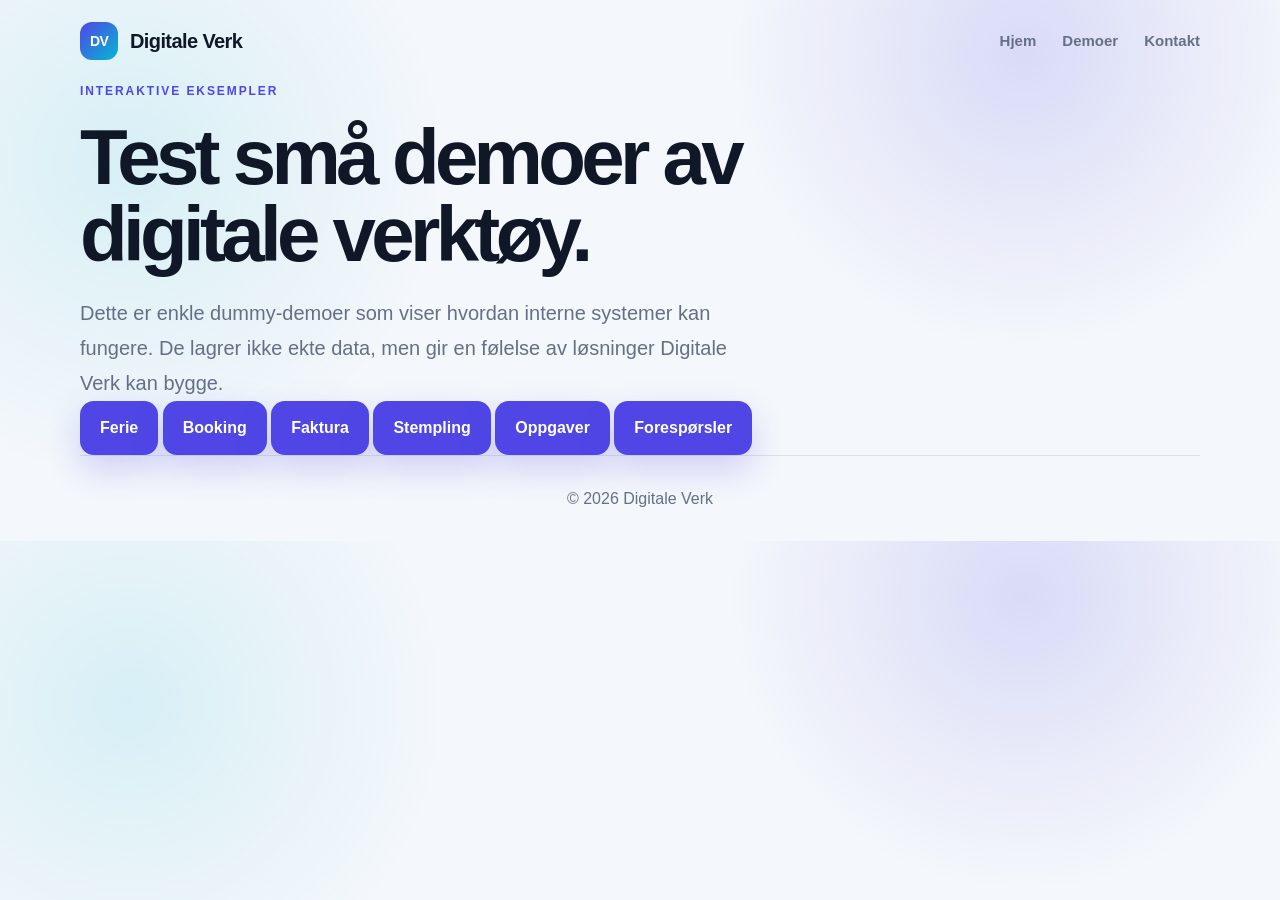
==== demoer.html @ 37fd830a "Add demoer.html with interactive examples" ====
<!DOCTYPE html>
<html lang="no">
<head>
  <meta charset="UTF-8">
  <meta name="viewport" content="width=device-width, initial-scale=1.0">
  <title>Demoer | Digitale Verk</title>
  <meta name="description" content="Test enkle demoer av digitale verktøy Digitale Verk kan bygge.">
  <link rel="icon" type="image/png" href="logo.PNG">
  <link rel="stylesheet" href="styles/main.css?v=400">
</head>

<body>
<header class="site-header">
  <a href="index.html" class="brand">
    <span class="brand-mark">DV</span>
    <span>Digitale Verk</span>
  </a>

  <nav class="menu">
    <a href="index.html">Hjem</a>
    <a href="demoer.html">Demoer</a>
    <a href="index.html#kontakt">Kontakt</a>
  </nav>
</header>

<main>
  <section class="demo-hero">
    <p class="eyebrow">Interaktive eksempler</p>
    <h1>Test små demoer av digitale verktøy.</h1>
    <p class="lead">
      Dette er enkle dummy-demoer som viser hvordan interne systemer kan fungere.
      De lagrer ikke ekte data, men gir en følelse av løsninger Digitale Verk kan bygge.
    </p>
  </section>

  <section class="demo-tabs">
    <button data-demo="ferie" class="active">Ferie</button>
    <button data-demo="booking">Booking</button>
    <button data-demo="faktura">Faktura</button>
    <button data-demo="stempling">Stempling</button>
    <button data-demo="oppgaver">Oppgaver</button>
    <button data-demo="foresporsler">Forespørsler</button>
  </section>

  <section class="demo-shell">
    <div id="demoContent"></div>
  </section>
</main>

<footer class="footer">
  <p>© 2026 Digitale Verk</p>
</footer>

<script src="scripts/demoer.js?v=400"></script>
</body>
</html>
---- styles/main.css ----
:root{
  --bg:#f4f7fb;
  --surface:#ffffff;
  --text:#101828;
  --muted:#667085;
  --line:#d9e2ec;
  --accent:#4f46e5;
  --accent-2:#06b6d4;
  --accent-soft:#eef2ff;
  --shadow:0 24px 70px rgba(16,24,40,.10);
}

*{box-sizing:border-box;margin:0;padding:0}
html{scroll-behavior:smooth}

body{
  font-family:Inter, Arial, sans-serif;
  color:var(--text);
  background:
    radial-gradient(circle at 80% 10%, rgba(79,70,229,.16), transparent 26%),
    radial-gradient(circle at 10% 30%, rgba(6,182,212,.12), transparent 26%),
    var(--bg);
  line-height:1.6;
}

a{color:inherit;text-decoration:none}

.site-header,
main,
.footer{
  width:min(1120px, calc(100% - 40px));
  margin:0 auto;
}

.site-header{
  height:82px;
  display:flex;
  align-items:center;
  justify-content:space-between;
}

.brand{
  display:flex;
  align-items:center;
  gap:12px;
  font-weight:850;
  font-size:20px;
  letter-spacing:-.03em;
}

.brand-mark{
  width:38px;
  height:38px;
  border-radius:12px;
  display:grid;
  place-items:center;
  background:linear-gradient(135deg, var(--accent), var(--accent-2));
  color:white;
  font-size:14px;
  font-weight:900;
}

.menu{
  display:flex;
  gap:26px;
  color:var(--muted);
  font-weight:700;
  font-size:15px;
}

.menu a:hover{color:var(--accent)}

.hero{
  min-height:calc(100vh - 82px);
  display:grid;
  grid-template-columns:1.05fr .95fr;
  gap:70px;
  align-items:center;
  padding:50px 0 90px;
}

.eyebrow,
.section-label{
  color:var(--accent);
  font-size:12px;
  font-weight:900;
  letter-spacing:.16em;
  text-transform:uppercase;
  margin-bottom:18px;
}

h1{
  max-width:760px;
  font-size:clamp(46px, 7vw, 78px);
  line-height:.98;
  letter-spacing:-.06em;
  margin-bottom:24px;
}

.lead{
  max-width:680px;
  color:var(--muted);
  font-size:20px;
  line-height:1.75;
}

.hero-actions{
  display:flex;
  flex-wrap:wrap;
  gap:12px;
  margin-top:32px;
}

.button,
button{
  display:inline-flex;
  align-items:center;
  justify-content:center;
  border:0;
  border-radius:14px;
  background:var(--accent);
  color:white;
  padding:14px 20px;
  font:inherit;
  font-weight:850;
  cursor:pointer;
  box-shadow:0 14px 34px rgba(79,70,229,.22);
  transition:.2s;
}

.button:hover,
button:hover{transform:translateY(-2px)}

.button.secondary{
  background:white;
  color:var(--text);
  border:1px solid var(--line);
  box-shadow:none;
}

.system-card{
  background:rgba(255,255,255,.88);
  border:1px solid rgba(255,255,255,.95);
  border-radius:32px;
  padding:28px;
  box-shadow:var(--shadow);
  backdrop-filter:blur(18px);
  min-height:440px;
}

.system-top{
  display:flex;
  gap:8px;
  margin-bottom:26px;
}

.system-top span{
  width:10px;
  height:10px;
  border-radius:50%;
  background:#cbd5e1;
}

.system-label{
  color:var(--muted);
  font-size:13px;
  font-weight:800;
  margin-bottom:6px;
}

.system-card h3{
  font-size:30px;
  letter-spacing:-.04em;
  margin-bottom:8px;
}

.system-card > p:not(.system-label){
  color:var(--muted);
  margin-bottom:22px;
}

.system-preview{
  min-height:220px;
  display:grid;
  gap:12px;
}

.status-row,
.invoice-line,
.invoice-summary,
.ticket,
.task,
.portal-header,
.portal-grid div,
.stamp-card{
  background:#f8fafc;
  border:1px solid var(--line);
  border-radius:16px;
  padding:15px 16px;
}

.status-row,
.invoice-line,
.invoice-summary,
.stamp-card{
  display:flex;
  justify-content:space-between;
  align-items:center;
}

.status-row span,
.invoice-line span,
.invoice-summary span,
.stamp-card span{
  color:var(--muted);
  font-weight:750;
}

.status-row strong,
.invoice-line strong,
.invoice-summary strong{
  font-size:20px;
}

.calendar-mini{
  background:#f8fafc;
  border:1px solid var(--line);
  border-radius:18px;
  padding:14px;
}

.calendar-head{
  display:flex;
  justify-content:space-between;
  margin-bottom:12px;
}

.calendar-head span{
  color:var(--muted);
}

.calendar-days,
.calendar-slots{
  display:grid;
  grid-template-columns:repeat(5,1fr);
  gap:8px;
}

.calendar-days span{
  color:var(--muted);
  font-size:12px;
  font-weight:900;
}

.calendar-slots div{
  min-height:52px;
  border-radius:12px;
  background:white;
  border:1px solid var(--line);
}

.calendar-slots .booking{
  background:var(--accent-soft);
  color:var(--accent);
  font-size:11px;
  font-weight:900;
  padding:8px;
}

.invoice-ui{
  display:grid;
  gap:12px;
}

.invoice-ui button{
  width:max-content;
  margin:0;
  padding:10px 14px;
  border-radius:12px;
  font-size:13px;
}

.invoice-line strong{
  color:var(--accent);
}

.invoice-summary{
  background:#eef2ff;
}

.invoice-summary strong{
  color:var(--accent);
}

.ticket{
  display:flex;
  justify-content:space-between;
  gap:12px;
}

.ticket span{
  color:var(--accent);
  font-weight:800;
}

.task{
  display:flex;
  align-items:center;
  gap:10px;
  font-weight:800;
}

.task input{
  width:auto;
}

.portal-header{
  display:flex;
  justify-content:space-between;
  gap:14px;
  background:linear-gradient(135deg,var(--accent),var(--accent-2));
  color:white;
}

.portal-header div{
  display:grid;
}

.portal-header span,
.portal-header small{
  opacity:.85;
  font-size:13px;
}

.portal-grid{
  display:grid;
  grid-template-columns:1fr 1fr;
  gap:12px;
}

.portal-grid div{
  font-weight:850;
  color:var(--accent);
}

.portal-grid strong{
  display:block;
  color:var(--text);
  font-size:22px;
  margin-top:6px;
}

.stamp-time{
  font-size:34px;
  font-weight:900;
  letter-spacing:-.05em;
}

.system-dots{
  display:flex;
  gap:8px;
  margin-top:20px;
}

.system-dots button{
  width:9px;
  height:9px;
  min-width:9px;
  padding:0;
  margin:0;
  border-radius:999px;
  background:#cbd5e1;
  box-shadow:none;
}

.system-dots button.active{
  width:28px;
  background:linear-gradient(90deg, var(--accent), var(--accent-2));
}

.tools,
.process,
.contact{
  padding:76px 0;
  border-top:1px solid var(--line);
}

.tool-grid{
  display:grid;
  grid-template-columns:repeat(4, 1fr);
  gap:16px;
}

.tool-card{
  background:var(--surface);
  border:1px solid var(--line);
  border-radius:24px;
  padding:26px;
  min-height:260px;
  box-shadow:0 16px 50px rgba(16,24,40,.05);
}

.tool-card span{
  width:42px;
  height:42px;
  display:grid;
  place-items:center;
  border-radius:14px;
  background:var(--accent-soft);
  color:var(--accent);
  font-size:13px;
  font-weight:900;
  margin-bottom:22px;
}

.tool-card h2{
  font-size:22px;
  line-height:1.2;
  letter-spacing:-.03em;
  margin-bottom:12px;
}

.tool-card p{
  color:var(--muted);
  font-size:16px;
}

.process{
  display:grid;
  grid-template-columns:.8fr 1.2fr;
  gap:70px;
}

.process h2,
.contact h2{
  font-size:clamp(34px, 5vw, 52px);
  line-height:1.05;
  letter-spacing:-.05em;
}

.process > p{
  color:var(--muted);
  font-size:19px;
  line-height:1.75;
  max-width:660px;
}

.contact{
  display:grid;
  grid-template-columns:.8fr 1.2fr;
  gap:60px;
  align-items:start;
}

.contact-text p:not(.section-label){
  color:var(--muted);
  font-size:18px;
  margin-top:16px;
}

.contact-form{
  background:var(--surface);
  border:1px solid var(--line);
  border-radius:28px;
  padding:26px;
  box-shadow:var(--shadow);
  display:grid;
  gap:14px;
}

input,
textarea{
  width:100%;
  border:1px solid var(--line);
  border-radius:14px;
  background:#f9fafb;
  color:var(--text);
  padding:15px 16px;
  font:inherit;
  outline:none;
}

textarea{
  min-height:130px;
  resize:vertical;
}

input:focus,
textarea:focus{
  border-color:var(--accent);
  box-shadow:0 0 0 4px rgba(79,70,229,.10);
}

.footer{
  padding:30px 0;
  color:var(--muted);
  text-align:center;
  border-top:1px solid var(--line);
}

@media(max-width:900px){
  .hero,
  .tool-grid,
  .process,
  .contact{
    grid-template-columns:1fr;
  }

  .hero{
    min-height:auto;
    gap:40px;
  }
}

@media(max-width:600px){
  .site-header,
  main,
  .footer{
    width:min(100% - 30px, 1120px);
  }

  .site-header{
    height:auto;
    padding:20px 0;
    align-items:flex-start;
    gap:18px;
  }

  .menu{
    gap:14px;
    font-size:14px;
  }

  h1{
    font-size:42px;
  }

  .lead{
    font-size:17px;
  }

  .hero{
    padding:42px 0 64px;
  }
}
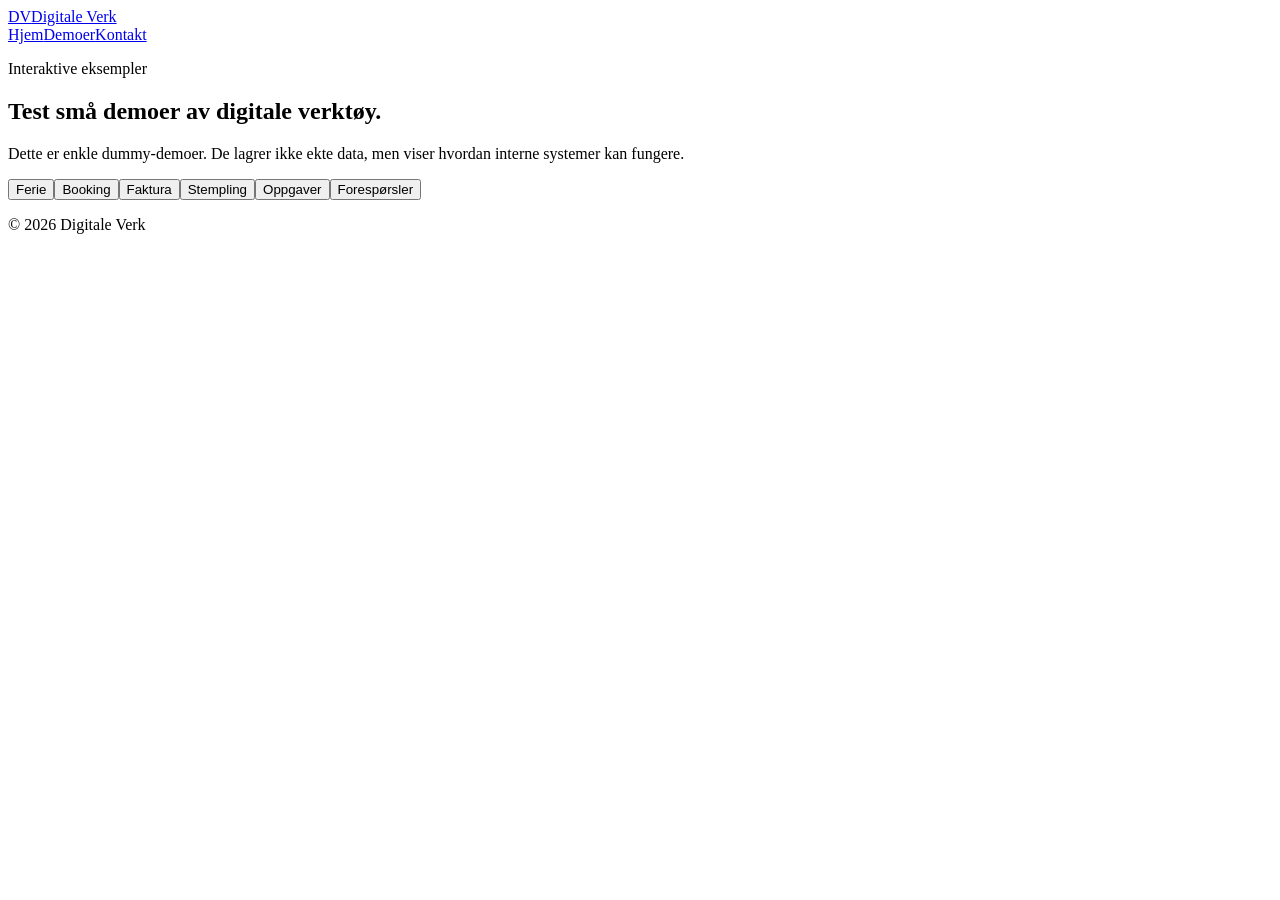
==== commit b2bb5e25: "Add files via upload" ====
--- a/demoer.html
+++ b/demoer.html
@@ -6,51 +6,19 @@
   <title>Demoer | Digitale Verk</title>
   <meta name="description" content="Test enkle demoer av digitale verktøy Digitale Verk kan bygge.">
   <link rel="icon" type="image/png" href="logo.PNG">
-  <link rel="stylesheet" href="styles/main.css?v=400">
+  <link rel="stylesheet" href="styles/main.css?v=500">
 </head>
-
 <body>
 <header class="site-header">
-  <a href="index.html" class="brand">
-    <span class="brand-mark">DV</span>
-    <span>Digitale Verk</span>
-  </a>
-
-  <nav class="menu">
-    <a href="index.html">Hjem</a>
-    <a href="demoer.html">Demoer</a>
-    <a href="index.html#kontakt">Kontakt</a>
-  </nav>
+  <a href="index.html" class="brand"><span class="brand-mark">DV</span><span>Digitale Verk</span></a>
+  <nav class="menu"><a href="index.html">Hjem</a><a href="demoer.html">Demoer</a><a href="index.html#kontakt">Kontakt</a></nav>
 </header>
-
 <main>
-  <section class="demo-hero">
-    <p class="eyebrow">Interaktive eksempler</p>
-    <h1>Test små demoer av digitale verktøy.</h1>
-    <p class="lead">
-      Dette er enkle dummy-demoer som viser hvordan interne systemer kan fungere.
-      De lagrer ikke ekte data, men gir en følelse av løsninger Digitale Verk kan bygge.
-    </p>
-  </section>
-
-  <section class="demo-tabs">
-    <button data-demo="ferie" class="active">Ferie</button>
-    <button data-demo="booking">Booking</button>
-    <button data-demo="faktura">Faktura</button>
-    <button data-demo="stempling">Stempling</button>
-    <button data-demo="oppgaver">Oppgaver</button>
-    <button data-demo="foresporsler">Forespørsler</button>
-  </section>
-
-  <section class="demo-shell">
-    <div id="demoContent"></div>
-  </section>
+  <section class="demo-hero"><p class="eyebrow">Interaktive eksempler</p><h1>Test små demoer av digitale verktøy.</h1><p class="lead">Dette er enkle dummy-demoer. De lagrer ikke ekte data, men viser hvordan interne systemer kan fungere.</p></section>
+  <section class="demo-tabs"><button data-demo="ferie" class="active">Ferie</button><button data-demo="booking">Booking</button><button data-demo="faktura">Faktura</button><button data-demo="stempling">Stempling</button><button data-demo="oppgaver">Oppgaver</button><button data-demo="foresporsler">Forespørsler</button></section>
+  <section class="demo-shell"><div id="demoContent"></div></section>
 </main>
-
-<footer class="footer">
-  <p>© 2026 Digitale Verk</p>
-</footer>
-
-<script src="scripts/demoer.js?v=400"></script>
+<footer class="footer"><p>© 2026 Digitale Verk</p></footer>
+<script src="scripts/demoer.js?v=500"></script>
 </body>
 </html>
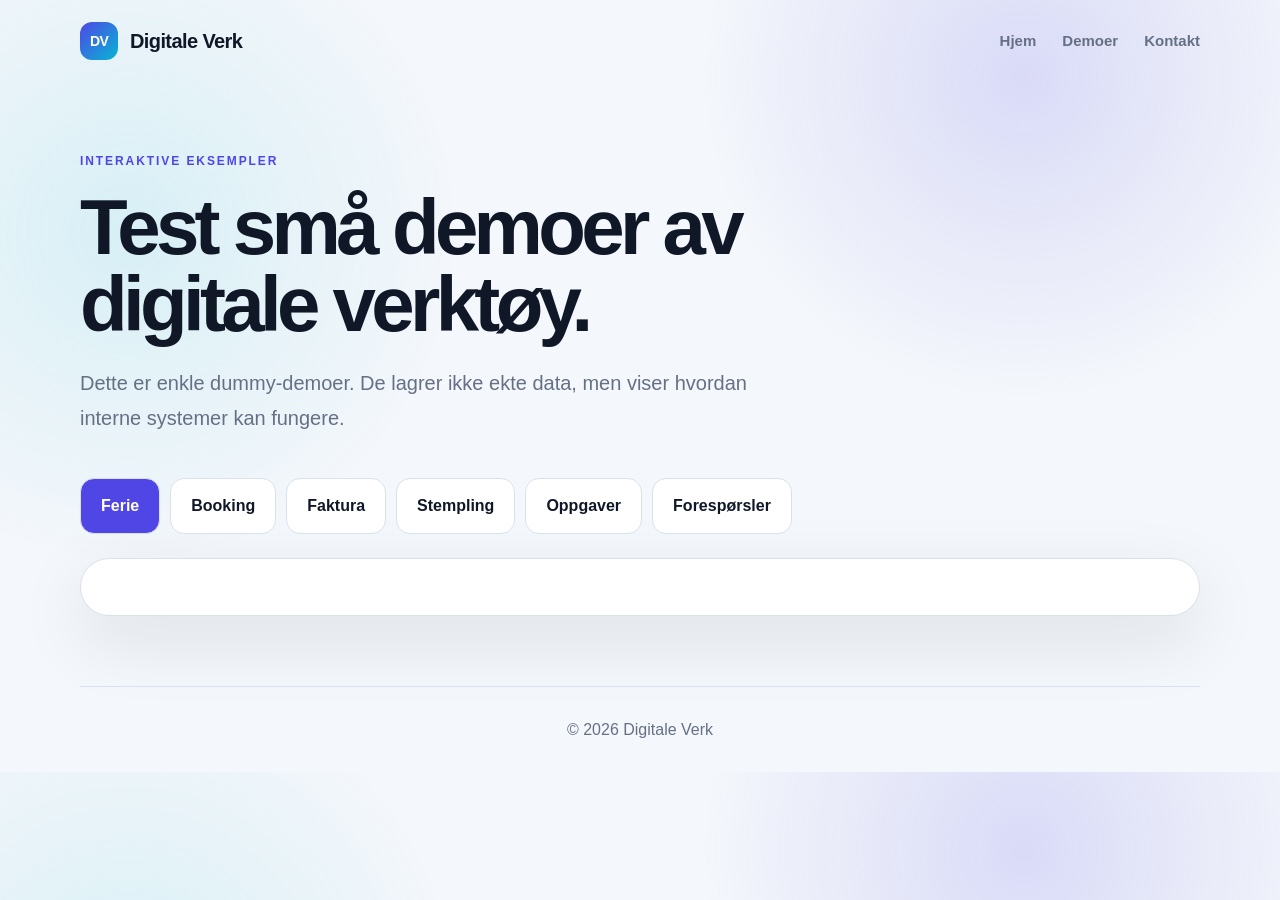
==== commit 81b88009: "Update demoer.html" ====
--- a/demoer.html
+++ b/demoer.html
@@ -6,7 +6,7 @@
   <title>Demoer | Digitale Verk</title>
   <meta name="description" content="Test enkle demoer av digitale verktøy Digitale Verk kan bygge.">
   <link rel="icon" type="image/png" href="logo.PNG">
-  <link rel="stylesheet" href="styles/main.css?v=500">
+  <link rel="stylesheet" href="main.css?v=500">
 </head>
 <body>
 <header class="site-header">
--- a/main.css
+++ b/main.css
@@ -0,0 +1,4 @@
+:root{--bg:#f4f7fb;--surface:#fff;--text:#101828;--muted:#667085;--line:#d9e2ec;--accent:#4f46e5;--accent-2:#06b6d4;--accent-soft:#eef2ff;--shadow:0 24px 70px rgba(16,24,40,.10)}
+*{box-sizing:border-box;margin:0;padding:0}html{scroll-behavior:smooth}body{font-family:Inter,Arial,sans-serif;color:var(--text);background:radial-gradient(circle at 80% 10%,rgba(79,70,229,.16),transparent 26%),radial-gradient(circle at 10% 30%,rgba(6,182,212,.12),transparent 26%),var(--bg);line-height:1.6}a{color:inherit;text-decoration:none}.site-header,main,.footer{width:min(1120px,calc(100% - 40px));margin:0 auto}.site-header{height:82px;display:flex;align-items:center;justify-content:space-between}.brand{display:flex;align-items:center;gap:12px;font-weight:850;font-size:20px;letter-spacing:-.03em}.brand-mark{width:38px;height:38px;border-radius:12px;display:grid;place-items:center;background:linear-gradient(135deg,var(--accent),var(--accent-2));color:#fff;font-size:14px;font-weight:900}.menu{display:flex;gap:26px;color:var(--muted);font-weight:700;font-size:15px}.menu a:hover{color:var(--accent)}.hero{min-height:calc(100vh - 82px);display:grid;grid-template-columns:1.05fr .95fr;gap:70px;align-items:center;padding:50px 0 90px}.eyebrow,.section-label{color:var(--accent);font-size:12px;font-weight:900;letter-spacing:.16em;text-transform:uppercase;margin-bottom:18px}h1{max-width:760px;font-size:clamp(46px,7vw,78px);line-height:.98;letter-spacing:-.06em;margin-bottom:24px}.lead{max-width:680px;color:var(--muted);font-size:20px;line-height:1.75}.hero-actions{display:flex;flex-wrap:wrap;gap:12px;margin-top:32px}.button,button{display:inline-flex;align-items:center;justify-content:center;border:0;border-radius:14px;background:var(--accent);color:white;padding:14px 20px;font:inherit;font-weight:850;cursor:pointer;box-shadow:0 14px 34px rgba(79,70,229,.22);transition:.2s}.button:hover,button:hover{transform:translateY(-2px)}.button.secondary{background:white;color:var(--text);border:1px solid var(--line);box-shadow:none}.system-card{background:rgba(255,255,255,.88);border:1px solid rgba(255,255,255,.95);border-radius:32px;padding:28px;box-shadow:var(--shadow);backdrop-filter:blur(18px);min-height:460px}.system-top{display:flex;gap:8px;margin-bottom:26px}.system-top span{width:10px;height:10px;border-radius:50%;background:#cbd5e1}.system-label{color:var(--muted);font-size:13px;font-weight:800;margin-bottom:6px}.system-card h3{font-size:30px;letter-spacing:-.04em;margin-bottom:8px}.system-card>p:not(.system-label){color:var(--muted);margin-bottom:22px}.system-preview{min-height:240px;display:grid;gap:12px}.status-row,.invoice-line,.invoice-summary,.ticket,.task,.portal-header,.portal-grid div,.stamp-card{background:#f8fafc;border:1px solid var(--line);border-radius:16px;padding:15px 16px}.status-row,.invoice-line,.invoice-summary,.stamp-card{display:flex;justify-content:space-between;align-items:center}.status-row span,.invoice-line span,.invoice-summary span,.stamp-card span{color:var(--muted);font-weight:750}.status-row strong,.invoice-line strong,.invoice-summary strong{font-size:20px}.calendar-mini,.vacation-ui,.requests-ui{display:grid;gap:12px}.calendar-mini{background:#f8fafc;border:1px solid var(--line);border-radius:18px;padding:14px}.calendar-head,.vacation-head,.request-toolbar{display:flex;justify-content:space-between;align-items:center}.vacation-head,.request-toolbar{padding:14px 15px;border-radius:16px;background:linear-gradient(135deg,var(--accent),var(--accent-2));color:white}.calendar-head span,.vacation-head span,.request-toolbar span{color:var(--muted);font-size:13px;font-weight:800}.vacation-head span,.request-toolbar span{color:white;opacity:.9}.calendar-days,.calendar-slots,.vacation-week,.vacation-calendar{display:grid;grid-template-columns:repeat(5,1fr);gap:8px}.calendar-days span,.vacation-week span{color:var(--muted);font-size:12px;font-weight:900}.calendar-slots div,.vacation-calendar div{min-height:52px;border-radius:12px;background:white;border:1px solid var(--line)}.calendar-slots .booking{background:var(--accent-soft);color:var(--accent);font-size:11px;font-weight:900;padding:8px}.vacation-calendar .vacation{padding:8px;font-size:11px;font-weight:900;line-height:1.25}.vacation.approved{background:#ecfdf3;color:#047857}.vacation.pending{background:#fff7ed;color:#c2410c}.vacation-summary{display:flex;gap:10px;flex-wrap:wrap}.vacation-summary span{padding:8px 10px;border-radius:999px;background:#f8fafc;border:1px solid var(--line);color:var(--muted);font-size:13px;font-weight:800}.invoice-ui{display:grid;gap:12px}.invoice-ui button{width:max-content;margin:0;padding:10px 14px;border-radius:12px;font-size:13px}.invoice-line strong{color:var(--accent)}.invoice-summary{background:#eef2ff}.invoice-summary strong{color:var(--accent)}.ticket,.request-card{display:flex;justify-content:space-between;gap:12px;align-items:center}.ticket span{color:var(--accent);font-weight:800}.task{display:flex;align-items:center;gap:10px;font-weight:800}.task input{width:auto}.portal-header{display:flex;justify-content:space-between;gap:14px;background:linear-gradient(135deg,var(--accent),var(--accent-2));color:white}.portal-header div{display:grid}.portal-header span,.portal-header small{opacity:.85;font-size:13px}.portal-grid{display:grid;grid-template-columns:1fr 1fr;gap:12px}.portal-grid div{font-weight:850;color:var(--accent)}.portal-grid strong{display:block;color:var(--text);font-size:22px;margin-top:6px}.stamp-time{font-size:34px;font-weight:900;letter-spacing:-.05em}.request-card{padding:15px;border-radius:16px;background:#f8fafc;border:1px solid var(--line)}.request-card p{color:var(--muted);font-size:13px;margin-top:2px}.request-card>span{padding:6px 10px;border-radius:999px;font-size:12px;font-weight:900}.request-card.new>span{background:#eef2ff;color:var(--accent)}.request-card.progress>span{background:#fff7ed;color:#c2410c}.request-card.done>span{background:#ecfdf3;color:#047857}.system-dots{display:flex;gap:8px;margin-top:20px}.system-dots button{width:9px;height:9px;min-width:9px;padding:0;margin:0;border-radius:999px;background:#cbd5e1;box-shadow:none}.system-dots button.active{width:28px;background:linear-gradient(90deg,var(--accent),var(--accent-2))}.tools,.process,.contact{padding:76px 0;border-top:1px solid var(--line)}.tool-grid{display:grid;grid-template-columns:repeat(4,1fr);gap:16px}.tool-card{background:var(--surface);border:1px solid var(--line);border-radius:24px;padding:26px;min-height:260px;box-shadow:0 16px 50px rgba(16,24,40,.05)}.tool-card span{width:42px;height:42px;display:grid;place-items:center;border-radius:14px;background:var(--accent-soft);color:var(--accent);font-size:13px;font-weight:900;margin-bottom:22px}.tool-card h2{font-size:22px;line-height:1.2;letter-spacing:-.03em;margin-bottom:12px}.tool-card p{color:var(--muted);font-size:16px}.process,.contact{display:grid;grid-template-columns:.8fr 1.2fr;gap:70px}.process h2,.contact h2{font-size:clamp(34px,5vw,52px);line-height:1.05;letter-spacing:-.05em}.process>p{color:var(--muted);font-size:19px;line-height:1.75;max-width:660px}.contact{gap:60px;align-items:start}.contact-text p:not(.section-label){color:var(--muted);font-size:18px;margin-top:16px}.contact-form{background:var(--surface);border:1px solid var(--line);border-radius:28px;padding:26px;box-shadow:var(--shadow);display:grid;gap:14px}input,textarea{width:100%;border:1px solid var(--line);border-radius:14px;background:#f9fafb;color:var(--text);padding:15px 16px;font:inherit;outline:none}textarea{min-height:130px;resize:vertical}input:focus,textarea:focus{border-color:var(--accent);box-shadow:0 0 0 4px rgba(79,70,229,.10)}.footer{padding:30px 0;color:var(--muted);text-align:center;border-top:1px solid var(--line)}
+.demo-hero{padding:70px 0 42px}.demo-tabs{display:flex;flex-wrap:wrap;gap:10px;margin-bottom:24px}.demo-tabs button{margin:0;background:white;color:var(--text);border:1px solid var(--line);box-shadow:none}.demo-tabs button.active{background:var(--accent);color:white}.demo-shell{background:white;border:1px solid var(--line);border-radius:30px;padding:28px;box-shadow:var(--shadow);margin-bottom:70px}.demo-layout{display:grid;grid-template-columns:.8fr 1.2fr;gap:30px}.demo-panel{background:#f9fafb;border:1px solid var(--line);border-radius:22px;padding:22px}.demo-panel h2{font-size:30px;letter-spacing:-.04em;margin-bottom:10px}.demo-panel p{color:var(--muted);margin-bottom:20px}.demo-form{display:grid;gap:12px}.demo-list{display:grid;gap:12px}.demo-item{display:flex;justify-content:space-between;gap:14px;align-items:center;background:white;border:1px solid var(--line);border-radius:16px;padding:15px 16px}.demo-item span{color:var(--muted)}.demo-badge{display:inline-flex;align-items:center;justify-content:center;border-radius:999px;padding:6px 10px;background:var(--accent-soft);color:var(--accent);font-size:13px;font-weight:850}.demo-calendar{display:grid;grid-template-columns:repeat(5,1fr);gap:10px}.demo-day{background:#f8fafc;border:1px solid var(--line);border-radius:16px;padding:14px;min-height:140px}.demo-day strong{display:block;margin-bottom:10px}.demo-event{background:var(--accent-soft);color:var(--accent);border-radius:10px;padding:8px;font-size:13px;font-weight:800;margin-bottom:8px}.demo-actions{display:flex;flex-wrap:wrap;gap:10px;margin-top:14px}.demo-actions button{margin:0}.thanks-page{min-height:100vh;display:grid;place-items:center;padding:28px}.thanks-card{width:min(640px,100%);padding:36px;border:1px solid var(--line);border-radius:28px;background:white;box-shadow:var(--shadow)}.thanks-card h1{font-size:clamp(34px,5vw,52px);line-height:1.05;letter-spacing:-.05em;margin:18px 0}.thanks-card p:not(.eyebrow){color:var(--muted);font-size:18px;margin-bottom:24px}
+@media(max-width:900px){.hero,.tool-grid,.process,.contact,.demo-layout,.demo-calendar{grid-template-columns:1fr}.hero{min-height:auto;gap:40px}}@media(max-width:600px){.site-header,main,.footer{width:min(100% - 30px,1120px)}.site-header{height:auto;padding:20px 0;align-items:flex-start;gap:18px}.menu{gap:14px;font-size:14px}h1{font-size:42px}.lead{font-size:17px}.hero{padding:42px 0 64px}.system-card{min-height:auto}.portal-grid,.calendar-days,.calendar-slots,.vacation-week,.vacation-calendar{grid-template-columns:1fr 1fr}.tool-card{min-height:auto}}
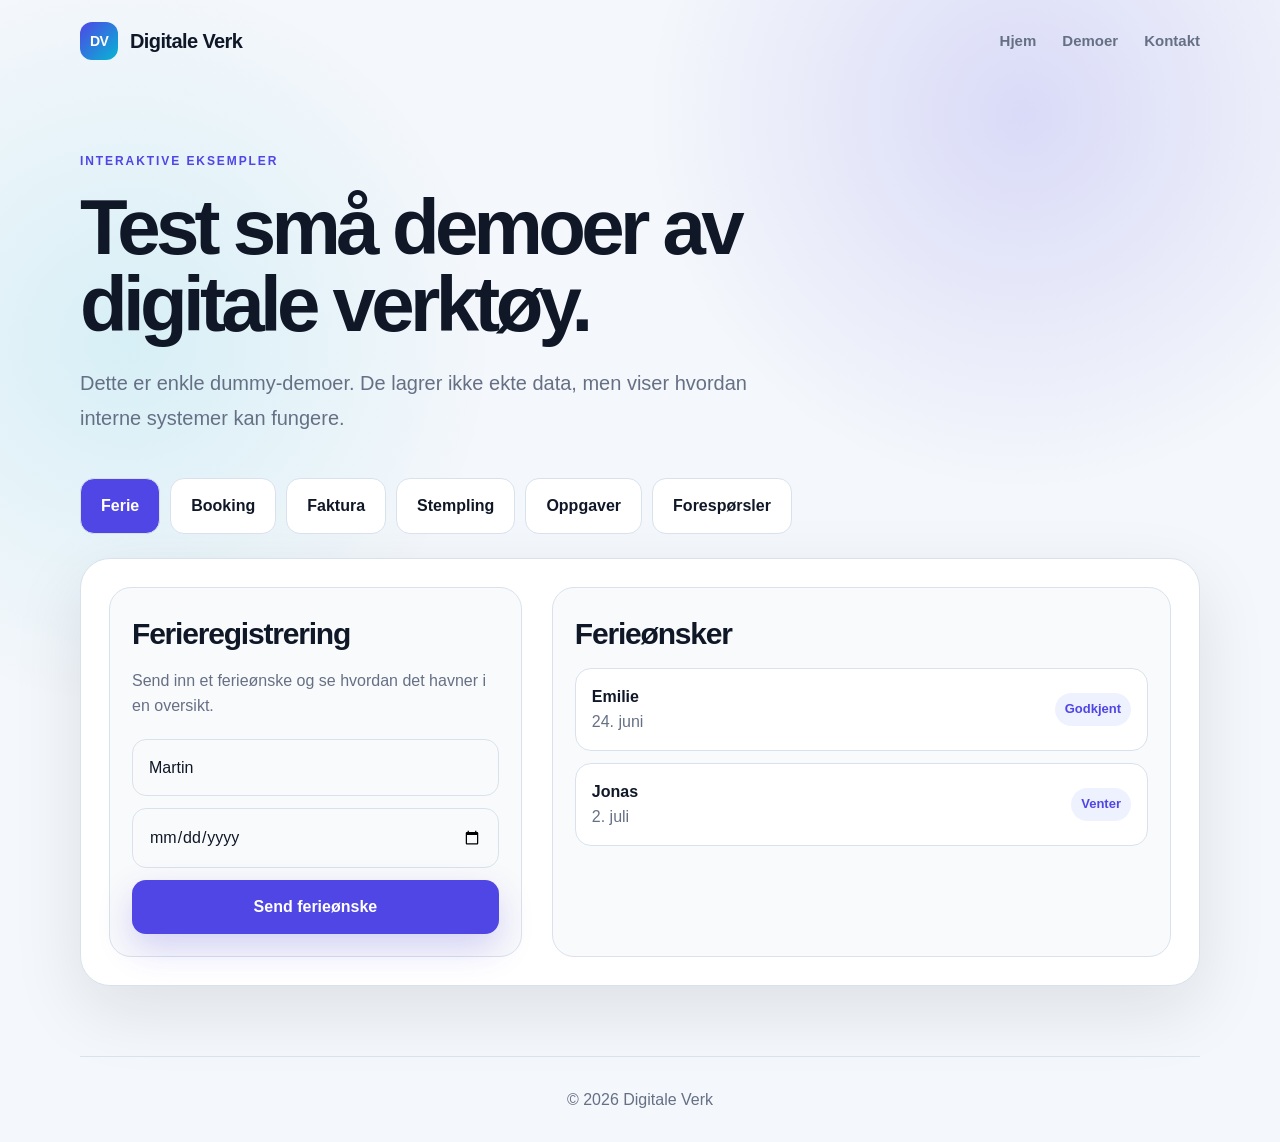
==== commit 6c2073ab: "Update script source in demoer.html" ====
--- a/demoer.html
+++ b/demoer.html
@@ -19,6 +19,6 @@
   <section class="demo-shell"><div id="demoContent"></div></section>
 </main>
 <footer class="footer"><p>© 2026 Digitale Verk</p></footer>
-<script src="scripts/demoer.js?v=500"></script>
+<script src="demoer.js?v=500"></script>
 </body>
 </html>
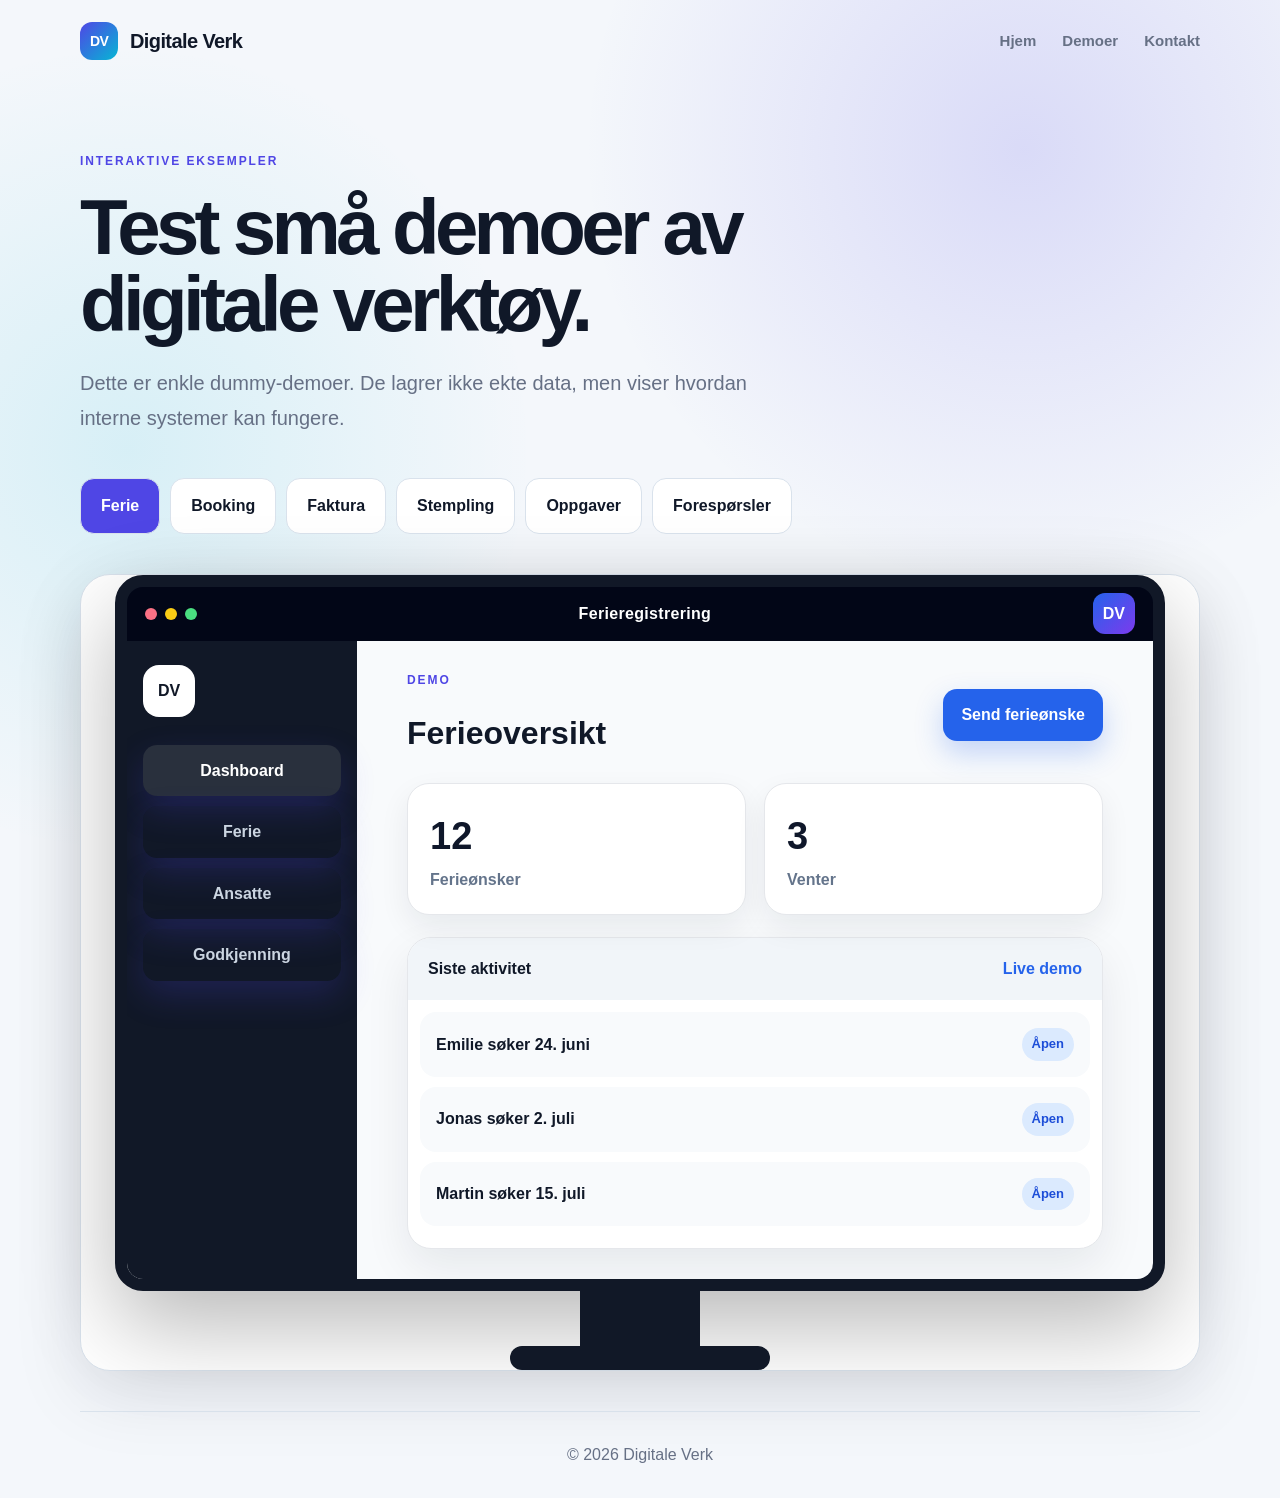
==== commit 79a8d4e5: "Update demoer.html" ====
--- a/demoer.html
+++ b/demoer.html
@@ -19,6 +19,6 @@
   <section class="demo-shell"><div id="demoContent"></div></section>
 </main>
 <footer class="footer"><p>© 2026 Digitale Verk</p></footer>
-<script src="demoer.js?v=500"></script>
+<script src="demoer.js?v=999"></script>
 </body>
 </html>
--- a/main.css
+++ b/main.css
@@ -1,4 +1,1102 @@
-:root{--bg:#f4f7fb;--surface:#fff;--text:#101828;--muted:#667085;--line:#d9e2ec;--accent:#4f46e5;--accent-2:#06b6d4;--accent-soft:#eef2ff;--shadow:0 24px 70px rgba(16,24,40,.10)}
-*{box-sizing:border-box;margin:0;padding:0}html{scroll-behavior:smooth}body{font-family:Inter,Arial,sans-serif;color:var(--text);background:radial-gradient(circle at 80% 10%,rgba(79,70,229,.16),transparent 26%),radial-gradient(circle at 10% 30%,rgba(6,182,212,.12),transparent 26%),var(--bg);line-height:1.6}a{color:inherit;text-decoration:none}.site-header,main,.footer{width:min(1120px,calc(100% - 40px));margin:0 auto}.site-header{height:82px;display:flex;align-items:center;justify-content:space-between}.brand{display:flex;align-items:center;gap:12px;font-weight:850;font-size:20px;letter-spacing:-.03em}.brand-mark{width:38px;height:38px;border-radius:12px;display:grid;place-items:center;background:linear-gradient(135deg,var(--accent),var(--accent-2));color:#fff;font-size:14px;font-weight:900}.menu{display:flex;gap:26px;color:var(--muted);font-weight:700;font-size:15px}.menu a:hover{color:var(--accent)}.hero{min-height:calc(100vh - 82px);display:grid;grid-template-columns:1.05fr .95fr;gap:70px;align-items:center;padding:50px 0 90px}.eyebrow,.section-label{color:var(--accent);font-size:12px;font-weight:900;letter-spacing:.16em;text-transform:uppercase;margin-bottom:18px}h1{max-width:760px;font-size:clamp(46px,7vw,78px);line-height:.98;letter-spacing:-.06em;margin-bottom:24px}.lead{max-width:680px;color:var(--muted);font-size:20px;line-height:1.75}.hero-actions{display:flex;flex-wrap:wrap;gap:12px;margin-top:32px}.button,button{display:inline-flex;align-items:center;justify-content:center;border:0;border-radius:14px;background:var(--accent);color:white;padding:14px 20px;font:inherit;font-weight:850;cursor:pointer;box-shadow:0 14px 34px rgba(79,70,229,.22);transition:.2s}.button:hover,button:hover{transform:translateY(-2px)}.button.secondary{background:white;color:var(--text);border:1px solid var(--line);box-shadow:none}.system-card{background:rgba(255,255,255,.88);border:1px solid rgba(255,255,255,.95);border-radius:32px;padding:28px;box-shadow:var(--shadow);backdrop-filter:blur(18px);min-height:460px}.system-top{display:flex;gap:8px;margin-bottom:26px}.system-top span{width:10px;height:10px;border-radius:50%;background:#cbd5e1}.system-label{color:var(--muted);font-size:13px;font-weight:800;margin-bottom:6px}.system-card h3{font-size:30px;letter-spacing:-.04em;margin-bottom:8px}.system-card>p:not(.system-label){color:var(--muted);margin-bottom:22px}.system-preview{min-height:240px;display:grid;gap:12px}.status-row,.invoice-line,.invoice-summary,.ticket,.task,.portal-header,.portal-grid div,.stamp-card{background:#f8fafc;border:1px solid var(--line);border-radius:16px;padding:15px 16px}.status-row,.invoice-line,.invoice-summary,.stamp-card{display:flex;justify-content:space-between;align-items:center}.status-row span,.invoice-line span,.invoice-summary span,.stamp-card span{color:var(--muted);font-weight:750}.status-row strong,.invoice-line strong,.invoice-summary strong{font-size:20px}.calendar-mini,.vacation-ui,.requests-ui{display:grid;gap:12px}.calendar-mini{background:#f8fafc;border:1px solid var(--line);border-radius:18px;padding:14px}.calendar-head,.vacation-head,.request-toolbar{display:flex;justify-content:space-between;align-items:center}.vacation-head,.request-toolbar{padding:14px 15px;border-radius:16px;background:linear-gradient(135deg,var(--accent),var(--accent-2));color:white}.calendar-head span,.vacation-head span,.request-toolbar span{color:var(--muted);font-size:13px;font-weight:800}.vacation-head span,.request-toolbar span{color:white;opacity:.9}.calendar-days,.calendar-slots,.vacation-week,.vacation-calendar{display:grid;grid-template-columns:repeat(5,1fr);gap:8px}.calendar-days span,.vacation-week span{color:var(--muted);font-size:12px;font-weight:900}.calendar-slots div,.vacation-calendar div{min-height:52px;border-radius:12px;background:white;border:1px solid var(--line)}.calendar-slots .booking{background:var(--accent-soft);color:var(--accent);font-size:11px;font-weight:900;padding:8px}.vacation-calendar .vacation{padding:8px;font-size:11px;font-weight:900;line-height:1.25}.vacation.approved{background:#ecfdf3;color:#047857}.vacation.pending{background:#fff7ed;color:#c2410c}.vacation-summary{display:flex;gap:10px;flex-wrap:wrap}.vacation-summary span{padding:8px 10px;border-radius:999px;background:#f8fafc;border:1px solid var(--line);color:var(--muted);font-size:13px;font-weight:800}.invoice-ui{display:grid;gap:12px}.invoice-ui button{width:max-content;margin:0;padding:10px 14px;border-radius:12px;font-size:13px}.invoice-line strong{color:var(--accent)}.invoice-summary{background:#eef2ff}.invoice-summary strong{color:var(--accent)}.ticket,.request-card{display:flex;justify-content:space-between;gap:12px;align-items:center}.ticket span{color:var(--accent);font-weight:800}.task{display:flex;align-items:center;gap:10px;font-weight:800}.task input{width:auto}.portal-header{display:flex;justify-content:space-between;gap:14px;background:linear-gradient(135deg,var(--accent),var(--accent-2));color:white}.portal-header div{display:grid}.portal-header span,.portal-header small{opacity:.85;font-size:13px}.portal-grid{display:grid;grid-template-columns:1fr 1fr;gap:12px}.portal-grid div{font-weight:850;color:var(--accent)}.portal-grid strong{display:block;color:var(--text);font-size:22px;margin-top:6px}.stamp-time{font-size:34px;font-weight:900;letter-spacing:-.05em}.request-card{padding:15px;border-radius:16px;background:#f8fafc;border:1px solid var(--line)}.request-card p{color:var(--muted);font-size:13px;margin-top:2px}.request-card>span{padding:6px 10px;border-radius:999px;font-size:12px;font-weight:900}.request-card.new>span{background:#eef2ff;color:var(--accent)}.request-card.progress>span{background:#fff7ed;color:#c2410c}.request-card.done>span{background:#ecfdf3;color:#047857}.system-dots{display:flex;gap:8px;margin-top:20px}.system-dots button{width:9px;height:9px;min-width:9px;padding:0;margin:0;border-radius:999px;background:#cbd5e1;box-shadow:none}.system-dots button.active{width:28px;background:linear-gradient(90deg,var(--accent),var(--accent-2))}.tools,.process,.contact{padding:76px 0;border-top:1px solid var(--line)}.tool-grid{display:grid;grid-template-columns:repeat(4,1fr);gap:16px}.tool-card{background:var(--surface);border:1px solid var(--line);border-radius:24px;padding:26px;min-height:260px;box-shadow:0 16px 50px rgba(16,24,40,.05)}.tool-card span{width:42px;height:42px;display:grid;place-items:center;border-radius:14px;background:var(--accent-soft);color:var(--accent);font-size:13px;font-weight:900;margin-bottom:22px}.tool-card h2{font-size:22px;line-height:1.2;letter-spacing:-.03em;margin-bottom:12px}.tool-card p{color:var(--muted);font-size:16px}.process,.contact{display:grid;grid-template-columns:.8fr 1.2fr;gap:70px}.process h2,.contact h2{font-size:clamp(34px,5vw,52px);line-height:1.05;letter-spacing:-.05em}.process>p{color:var(--muted);font-size:19px;line-height:1.75;max-width:660px}.contact{gap:60px;align-items:start}.contact-text p:not(.section-label){color:var(--muted);font-size:18px;margin-top:16px}.contact-form{background:var(--surface);border:1px solid var(--line);border-radius:28px;padding:26px;box-shadow:var(--shadow);display:grid;gap:14px}input,textarea{width:100%;border:1px solid var(--line);border-radius:14px;background:#f9fafb;color:var(--text);padding:15px 16px;font:inherit;outline:none}textarea{min-height:130px;resize:vertical}input:focus,textarea:focus{border-color:var(--accent);box-shadow:0 0 0 4px rgba(79,70,229,.10)}.footer{padding:30px 0;color:var(--muted);text-align:center;border-top:1px solid var(--line)}
-.demo-hero{padding:70px 0 42px}.demo-tabs{display:flex;flex-wrap:wrap;gap:10px;margin-bottom:24px}.demo-tabs button{margin:0;background:white;color:var(--text);border:1px solid var(--line);box-shadow:none}.demo-tabs button.active{background:var(--accent);color:white}.demo-shell{background:white;border:1px solid var(--line);border-radius:30px;padding:28px;box-shadow:var(--shadow);margin-bottom:70px}.demo-layout{display:grid;grid-template-columns:.8fr 1.2fr;gap:30px}.demo-panel{background:#f9fafb;border:1px solid var(--line);border-radius:22px;padding:22px}.demo-panel h2{font-size:30px;letter-spacing:-.04em;margin-bottom:10px}.demo-panel p{color:var(--muted);margin-bottom:20px}.demo-form{display:grid;gap:12px}.demo-list{display:grid;gap:12px}.demo-item{display:flex;justify-content:space-between;gap:14px;align-items:center;background:white;border:1px solid var(--line);border-radius:16px;padding:15px 16px}.demo-item span{color:var(--muted)}.demo-badge{display:inline-flex;align-items:center;justify-content:center;border-radius:999px;padding:6px 10px;background:var(--accent-soft);color:var(--accent);font-size:13px;font-weight:850}.demo-calendar{display:grid;grid-template-columns:repeat(5,1fr);gap:10px}.demo-day{background:#f8fafc;border:1px solid var(--line);border-radius:16px;padding:14px;min-height:140px}.demo-day strong{display:block;margin-bottom:10px}.demo-event{background:var(--accent-soft);color:var(--accent);border-radius:10px;padding:8px;font-size:13px;font-weight:800;margin-bottom:8px}.demo-actions{display:flex;flex-wrap:wrap;gap:10px;margin-top:14px}.demo-actions button{margin:0}.thanks-page{min-height:100vh;display:grid;place-items:center;padding:28px}.thanks-card{width:min(640px,100%);padding:36px;border:1px solid var(--line);border-radius:28px;background:white;box-shadow:var(--shadow)}.thanks-card h1{font-size:clamp(34px,5vw,52px);line-height:1.05;letter-spacing:-.05em;margin:18px 0}.thanks-card p:not(.eyebrow){color:var(--muted);font-size:18px;margin-bottom:24px}
-@media(max-width:900px){.hero,.tool-grid,.process,.contact,.demo-layout,.demo-calendar{grid-template-columns:1fr}.hero{min-height:auto;gap:40px}}@media(max-width:600px){.site-header,main,.footer{width:min(100% - 30px,1120px)}.site-header{height:auto;padding:20px 0;align-items:flex-start;gap:18px}.menu{gap:14px;font-size:14px}h1{font-size:42px}.lead{font-size:17px}.hero{padding:42px 0 64px}.system-card{min-height:auto}.portal-grid,.calendar-days,.calendar-slots,.vacation-week,.vacation-calendar{grid-template-columns:1fr 1fr}.tool-card{min-height:auto}}
+:root{
+  --bg:#f4f7fb;
+  --surface:#ffffff;
+  --text:#101828;
+  --muted:#667085;
+  --line:#d9e2ec;
+  --accent:#4f46e5;
+  --accent-2:#06b6d4;
+  --accent-soft:#eef2ff;
+  --shadow:0 24px 70px rgba(16,24,40,.10);
+}
+
+*{box-sizing:border-box;margin:0;padding:0}
+html{scroll-behavior:smooth}
+
+body{
+  font-family:Inter, Arial, sans-serif;
+  color:var(--text);
+  background:
+    radial-gradient(circle at 80% 10%, rgba(79,70,229,.16), transparent 26%),
+    radial-gradient(circle at 10% 30%, rgba(6,182,212,.12), transparent 26%),
+    var(--bg);
+  line-height:1.6;
+}
+
+a{color:inherit;text-decoration:none}
+
+.site-header,
+main,
+.footer{
+  width:min(1120px, calc(100% - 40px));
+  margin:0 auto;
+}
+
+.site-header{
+  height:82px;
+  display:flex;
+  align-items:center;
+  justify-content:space-between;
+}
+
+.brand{
+  display:flex;
+  align-items:center;
+  gap:12px;
+  font-weight:850;
+  font-size:20px;
+  letter-spacing:-.03em;
+}
+
+.brand-mark{
+  width:38px;
+  height:38px;
+  border-radius:12px;
+  display:grid;
+  place-items:center;
+  background:linear-gradient(135deg, var(--accent), var(--accent-2));
+  color:white;
+  font-size:14px;
+  font-weight:900;
+}
+
+.menu{
+  display:flex;
+  gap:26px;
+  color:var(--muted);
+  font-weight:700;
+  font-size:15px;
+}
+
+.menu a:hover{color:var(--accent)}
+
+.hero{
+  min-height:calc(100vh - 82px);
+  display:grid;
+  grid-template-columns:1.05fr .95fr;
+  gap:70px;
+  align-items:center;
+  padding:50px 0 90px;
+}
+
+.eyebrow,
+.section-label{
+  color:var(--accent);
+  font-size:12px;
+  font-weight:900;
+  letter-spacing:.16em;
+  text-transform:uppercase;
+  margin-bottom:18px;
+}
+
+h1{
+  max-width:760px;
+  font-size:clamp(46px, 7vw, 78px);
+  line-height:.98;
+  letter-spacing:-.06em;
+  margin-bottom:24px;
+}
+
+.lead{
+  max-width:680px;
+  color:var(--muted);
+  font-size:20px;
+  line-height:1.75;
+}
+
+.hero-actions{
+  display:flex;
+  flex-wrap:wrap;
+  gap:12px;
+  margin-top:32px;
+}
+
+.button,
+button{
+  display:inline-flex;
+  align-items:center;
+  justify-content:center;
+  border:0;
+  border-radius:14px;
+  background:var(--accent);
+  color:white;
+  padding:14px 20px;
+  font:inherit;
+  font-weight:850;
+  cursor:pointer;
+  box-shadow:0 14px 34px rgba(79,70,229,.22);
+  transition:.2s;
+}
+
+.button:hover,
+button:hover{transform:translateY(-2px)}
+
+.button.secondary{
+  background:white;
+  color:var(--text);
+  border:1px solid var(--line);
+  box-shadow:none;
+}
+
+.system-card{
+  background:rgba(255,255,255,.88);
+  border:1px solid rgba(255,255,255,.95);
+  border-radius:32px;
+  padding:28px;
+  box-shadow:var(--shadow);
+  backdrop-filter:blur(18px);
+  min-height:460px;
+}
+
+.system-top{
+  display:flex;
+  gap:8px;
+  margin-bottom:26px;
+}
+
+.system-top span{
+  width:10px;
+  height:10px;
+  border-radius:50%;
+  background:#cbd5e1;
+}
+
+.system-label{
+  color:var(--muted);
+  font-size:13px;
+  font-weight:800;
+  margin-bottom:6px;
+}
+
+.system-card h3{
+  font-size:30px;
+  letter-spacing:-.04em;
+  margin-bottom:8px;
+}
+
+.system-card > p:not(.system-label){
+  color:var(--muted);
+  margin-bottom:22px;
+}
+
+.system-preview{
+  min-height:240px;
+  display:grid;
+  gap:12px;
+}
+
+.status-row,
+.invoice-line,
+.invoice-summary,
+.ticket,
+.task,
+.portal-header,
+.portal-grid div,
+.stamp-card,
+.request-card{
+  background:#f8fafc;
+  border:1px solid var(--line);
+  border-radius:16px;
+  padding:15px 16px;
+}
+
+.status-row,
+.invoice-line,
+.invoice-summary,
+.stamp-card{
+  display:flex;
+  justify-content:space-between;
+  align-items:center;
+}
+
+.status-row span,
+.invoice-line span,
+.invoice-summary span,
+.stamp-card span{
+  color:var(--muted);
+  font-weight:750;
+}
+
+.status-row strong,
+.invoice-line strong,
+.invoice-summary strong{
+  font-size:20px;
+}
+
+.calendar-mini,
+.vacation-ui,
+.requests-ui{
+  display:grid;
+  gap:12px;
+}
+
+.calendar-mini{
+  background:#f8fafc;
+  border:1px solid var(--line);
+  border-radius:18px;
+  padding:14px;
+}
+
+.calendar-head,
+.vacation-head,
+.request-toolbar{
+  display:flex;
+  justify-content:space-between;
+  align-items:center;
+}
+
+.vacation-head,
+.request-toolbar{
+  padding:14px 15px;
+  border-radius:16px;
+  background:linear-gradient(135deg,var(--accent),var(--accent-2));
+  color:white;
+}
+
+.calendar-head span,
+.vacation-head span,
+.request-toolbar span{
+  color:var(--muted);
+  font-size:13px;
+  font-weight:800;
+}
+
+.vacation-head span,
+.request-toolbar span{
+  color:white;
+  opacity:.9;
+}
+
+.calendar-days,
+.calendar-slots,
+.vacation-week,
+.vacation-calendar{
+  display:grid;
+  grid-template-columns:repeat(5,1fr);
+  gap:8px;
+}
+
+.calendar-days span,
+.vacation-week span{
+  color:var(--muted);
+  font-size:12px;
+  font-weight:900;
+}
+
+.calendar-slots div,
+.vacation-calendar div{
+  min-height:52px;
+  border-radius:12px;
+  background:white;
+  border:1px solid var(--line);
+}
+
+.calendar-slots .booking{
+  background:var(--accent-soft);
+  color:var(--accent);
+  font-size:11px;
+  font-weight:900;
+  padding:8px;
+}
+
+.vacation-calendar .vacation{
+  padding:8px;
+  font-size:11px;
+  font-weight:900;
+  line-height:1.25;
+}
+
+.vacation.approved{
+  background:#ecfdf3;
+  color:#047857;
+}
+
+.vacation.pending{
+  background:#fff7ed;
+  color:#c2410c;
+}
+
+.vacation-summary{
+  display:flex;
+  gap:10px;
+  flex-wrap:wrap;
+}
+
+.vacation-summary span{
+  padding:8px 10px;
+  border-radius:999px;
+  background:#f8fafc;
+  border:1px solid var(--line);
+  color:var(--muted);
+  font-size:13px;
+  font-weight:800;
+}
+
+.invoice-ui{
+  display:grid;
+  gap:12px;
+}
+
+.invoice-ui button{
+  width:max-content;
+  margin:0;
+  padding:10px 14px;
+  border-radius:12px;
+  font-size:13px;
+}
+
+.invoice-line strong{
+  color:var(--accent);
+}
+
+.invoice-summary{
+  background:#eef2ff;
+}
+
+.invoice-summary strong{
+  color:var(--accent);
+}
+
+.ticket,
+.request-card{
+  display:flex;
+  justify-content:space-between;
+  gap:12px;
+  align-items:center;
+}
+
+.ticket span{
+  color:var(--accent);
+  font-weight:800;
+}
+
+.task{
+  display:flex;
+  align-items:center;
+  gap:10px;
+  font-weight:800;
+}
+
+.task input{
+  width:auto;
+}
+
+.portal-header{
+  display:flex;
+  justify-content:space-between;
+  gap:14px;
+  background:linear-gradient(135deg,var(--accent),var(--accent-2));
+  color:white;
+}
+
+.portal-header div{
+  display:grid;
+}
+
+.portal-header span,
+.portal-header small{
+  opacity:.85;
+  font-size:13px;
+}
+
+.portal-grid{
+  display:grid;
+  grid-template-columns:1fr 1fr;
+  gap:12px;
+}
+
+.portal-grid div{
+  font-weight:850;
+  color:var(--accent);
+}
+
+.portal-grid strong{
+  display:block;
+  color:var(--text);
+  font-size:22px;
+  margin-top:6px;
+}
+
+.stamp-time{
+  font-size:34px;
+  font-weight:900;
+  letter-spacing:-.05em;
+}
+
+.request-card p{
+  color:var(--muted);
+  font-size:13px;
+  margin-top:2px;
+}
+
+.request-card > span{
+  padding:6px 10px;
+  border-radius:999px;
+  font-size:12px;
+  font-weight:900;
+}
+
+.request-card.new > span{
+  background:#eef2ff;
+  color:var(--accent);
+}
+
+.request-card.progress > span{
+  background:#fff7ed;
+  color:#c2410c;
+}
+
+.request-card.done > span{
+  background:#ecfdf3;
+  color:#047857;
+}
+
+.system-dots{
+  display:flex;
+  gap:8px;
+  margin-top:20px;
+}
+
+.system-dots button{
+  width:9px;
+  height:9px;
+  min-width:9px;
+  padding:0;
+  margin:0;
+  border-radius:999px;
+  background:#cbd5e1;
+  box-shadow:none;
+}
+
+.system-dots button.active{
+  width:28px;
+  background:linear-gradient(90deg,var(--accent),var(--accent-2));
+}
+
+.tools,
+.process,
+.contact{
+  padding:76px 0;
+  border-top:1px solid var(--line);
+}
+
+.tool-grid{
+  display:grid;
+  grid-template-columns:repeat(4,1fr);
+  gap:16px;
+}
+
+.tool-card{
+  background:var(--surface);
+  border:1px solid var(--line);
+  border-radius:24px;
+  padding:26px;
+  min-height:260px;
+  box-shadow:0 16px 50px rgba(16,24,40,.05);
+}
+
+.tool-card span{
+  width:42px;
+  height:42px;
+  display:grid;
+  place-items:center;
+  border-radius:14px;
+  background:var(--accent-soft);
+  color:var(--accent);
+  font-size:13px;
+  font-weight:900;
+  margin-bottom:22px;
+}
+
+.tool-card h2{
+  font-size:22px;
+  line-height:1.2;
+  letter-spacing:-.03em;
+  margin-bottom:12px;
+}
+
+.tool-card p{
+  color:var(--muted);
+  font-size:16px;
+}
+
+.process,
+.contact{
+  display:grid;
+  grid-template-columns:.8fr 1.2fr;
+  gap:70px;
+}
+
+.process h2,
+.contact h2{
+  font-size:clamp(34px,5vw,52px);
+  line-height:1.05;
+  letter-spacing:-.05em;
+}
+
+.process > p{
+  color:var(--muted);
+  font-size:19px;
+  line-height:1.75;
+  max-width:660px;
+}
+
+.contact{
+  gap:60px;
+  align-items:start;
+}
+
+.contact-text p:not(.section-label){
+  color:var(--muted);
+  font-size:18px;
+  margin-top:16px;
+}
+
+.contact-form{
+  background:var(--surface);
+  border:1px solid var(--line);
+  border-radius:28px;
+  padding:26px;
+  box-shadow:var(--shadow);
+  display:grid;
+  gap:14px;
+}
+
+input,
+textarea{
+  width:100%;
+  border:1px solid var(--line);
+  border-radius:14px;
+  background:#f9fafb;
+  color:var(--text);
+  padding:15px 16px;
+  font:inherit;
+  outline:none;
+}
+
+textarea{
+  min-height:130px;
+  resize:vertical;
+}
+
+input:focus,
+textarea:focus{
+  border-color:var(--accent);
+  box-shadow:0 0 0 4px rgba(79,70,229,.10);
+}
+
+.footer{
+  padding:30px 0;
+  color:var(--muted);
+  text-align:center;
+  border-top:1px solid var(--line);
+}
+
+/* Demoer-side */
+.demo-hero{
+  padding:70px 0 42px;
+}
+
+.demo-tabs{
+  display:flex;
+  flex-wrap:wrap;
+  gap:10px;
+  margin-bottom:24px;
+}
+
+.demo-tabs button{
+  margin:0;
+  background:white;
+  color:var(--text);
+  border:1px solid var(--line);
+  box-shadow:none;
+}
+
+.demo-tabs button.active{
+  background:var(--accent);
+  color:white;
+}
+
+.demo-shell{
+  background:white;
+  border:1px solid var(--line);
+  border-radius:30px;
+  padding:28px;
+  box-shadow:var(--shadow);
+  margin-bottom:70px;
+}
+
+.demo-layout{
+  display:grid;
+  grid-template-columns:.8fr 1.2fr;
+  gap:30px;
+}
+
+.demo-panel{
+  background:#f9fafb;
+  border:1px solid var(--line);
+  border-radius:22px;
+  padding:22px;
+}
+
+.demo-panel h2{
+  font-size:30px;
+  letter-spacing:-.04em;
+  margin-bottom:10px;
+}
+
+.demo-panel p{
+  color:var(--muted);
+  margin-bottom:20px;
+}
+
+.demo-form{
+  display:grid;
+  gap:12px;
+}
+
+.demo-list{
+  display:grid;
+  gap:12px;
+}
+
+.demo-item{
+  display:flex;
+  justify-content:space-between;
+  gap:14px;
+  align-items:center;
+  background:white;
+  border:1px solid var(--line);
+  border-radius:16px;
+  padding:15px 16px;
+}
+
+.demo-item span{
+  color:var(--muted);
+}
+
+.demo-badge{
+  display:inline-flex;
+  align-items:center;
+  justify-content:center;
+  border-radius:999px;
+  padding:6px 10px;
+  background:var(--accent-soft);
+  color:var(--accent);
+  font-size:13px;
+  font-weight:850;
+}
+
+.demo-calendar{
+  display:grid;
+  grid-template-columns:repeat(5,1fr);
+  gap:10px;
+}
+
+.demo-day{
+  background:#f8fafc;
+  border:1px solid var(--line);
+  border-radius:16px;
+  padding:14px;
+  min-height:140px;
+}
+
+.demo-day strong{
+  display:block;
+  margin-bottom:10px;
+}
+
+.demo-event{
+  background:var(--accent-soft);
+  color:var(--accent);
+  border-radius:10px;
+  padding:8px;
+  font-size:13px;
+  font-weight:800;
+  margin-bottom:8px;
+}
+
+.demo-actions{
+  display:flex;
+  flex-wrap:wrap;
+  gap:10px;
+  margin-top:14px;
+}
+
+.demo-actions button{
+  margin:0;
+}
+
+/* Takk-side */
+.thanks-page{
+  min-height:100vh;
+  display:grid;
+  place-items:center;
+  padding:28px;
+}
+
+.thanks-card{
+  width:min(640px,100%);
+  padding:36px;
+  border:1px solid var(--line);
+  border-radius:28px;
+  background:white;
+  box-shadow:var(--shadow);
+}
+
+.thanks-card h1{
+  font-size:clamp(34px,5vw,52px);
+  line-height:1.05;
+  letter-spacing:-.05em;
+  margin:18px 0;
+}
+
+.thanks-card p:not(.eyebrow){
+  color:var(--muted);
+  font-size:18px;
+  margin-bottom:24px;
+}
+
+@media(max-width:900px){
+  .hero,
+  .tool-grid,
+  .process,
+  .contact,
+  .demo-layout,
+  .demo-calendar{
+    grid-template-columns:1fr;
+  }
+
+  .hero{
+    min-height:auto;
+    gap:40px;
+  }
+}
+
+@media(max-width:600px){
+  .site-header,
+  main,
+  .footer{
+    width:min(100% - 30px,1120px);
+  }
+
+  .site-header{
+    height:auto;
+    padding:20px 0;
+    align-items:flex-start;
+    gap:18px;
+  }
+
+  .menu{
+    gap:14px;
+    font-size:14px;
+  }
+
+  h1{
+    font-size:42px;
+  }
+
+  .lead{
+    font-size:17px;
+  }
+
+  .hero{
+    padding:42px 0 64px;
+  }
+
+  .system-card{
+    min-height:auto;
+  }
+
+  .portal-grid,
+  .calendar-days,
+  .calendar-slots,
+  .vacation-week,
+  .vacation-calendar{
+    grid-template-columns:1fr 1fr;
+  }
+
+  .tool-card{
+    min-height:auto;
+  }
+}
+
+
+
+
+
+
+.demo-shell {
+  max-width: 1150px;
+  margin: 40px auto;
+  padding: 0 20px;
+}
+
+.pc-demo {
+  display: flex;
+  flex-direction: column;
+  align-items: center;
+}
+
+.pc-screen {
+  width: 100%;
+  max-width: 1050px;
+  min-height: 610px;
+  background: #0f172a;
+  border: 12px solid #111827;
+  border-radius: 28px;
+  box-shadow: 0 35px 90px rgba(0,0,0,.28);
+  overflow: hidden;
+}
+
+.pc-topbar {
+  height: 54px;
+  background: #020617;
+  display: flex;
+  align-items: center;
+  justify-content: space-between;
+  padding: 0 18px;
+  color: white;
+}
+
+.pc-dots {
+  display: flex;
+  gap: 8px;
+}
+
+.pc-dots span {
+  width: 12px;
+  height: 12px;
+  border-radius: 50%;
+  background: #64748b;
+}
+
+.pc-dots span:nth-child(1) { background: #fb7185; }
+.pc-dots span:nth-child(2) { background: #facc15; }
+.pc-dots span:nth-child(3) { background: #4ade80; }
+
+.pc-title {
+  font-weight: 700;
+  letter-spacing: .02em;
+}
+
+.pc-user {
+  background: linear-gradient(135deg, #2563eb, #7c3aed);
+  padding: 8px 10px;
+  border-radius: 12px;
+  font-weight: 800;
+}
+
+.pc-body {
+  display: grid;
+  grid-template-columns: 230px 1fr;
+  min-height: 556px;
+  background: #f8fafc;
+}
+
+.pc-sidebar {
+  background: #111827;
+  padding: 24px 16px;
+  display: flex;
+  flex-direction: column;
+  gap: 10px;
+}
+
+.pc-logo {
+  width: 52px;
+  height: 52px;
+  border-radius: 16px;
+  background: white;
+  color: #111827;
+  display: grid;
+  place-items: center;
+  font-weight: 900;
+  margin-bottom: 18px;
+}
+
+.pc-sidebar button {
+  border: 0;
+  text-align: left;
+  padding: 13px 14px;
+  border-radius: 14px;
+  background: transparent;
+  color: #cbd5e1;
+  font-weight: 700;
+  cursor: pointer;
+}
+
+.pc-sidebar button:hover,
+.pc-sidebar button.active {
+  background: rgba(255,255,255,.1);
+  color: white;
+}
+
+.pc-app {
+  padding: 30px;
+}
+
+.pc-app-header {
+  display: flex;
+  align-items: center;
+  justify-content: space-between;
+  gap: 18px;
+  margin-bottom: 24px;
+}
+
+.pc-app-header h2 {
+  margin: 4px 0 0;
+  font-size: 32px;
+}
+
+.pc-app-header button {
+  border: 0;
+  padding: 13px 18px;
+  border-radius: 14px;
+  background: #2563eb;
+  color: white;
+  font-weight: 800;
+  cursor: pointer;
+  box-shadow: 0 12px 28px rgba(37,99,235,.25);
+}
+
+.pc-app-header button:hover {
+  transform: translateY(-2px);
+}
+
+.pc-stats {
+  display: grid;
+  grid-template-columns: repeat(2, minmax(0, 1fr));
+  gap: 18px;
+  margin-bottom: 22px;
+}
+
+.pc-stats div {
+  background: white;
+  border: 1px solid #e5e7eb;
+  border-radius: 22px;
+  padding: 22px;
+  box-shadow: 0 12px 30px rgba(15,23,42,.07);
+}
+
+.pc-stats strong {
+  display: block;
+  font-size: 38px;
+  color: #0f172a;
+}
+
+.pc-stats span {
+  color: #64748b;
+  font-weight: 700;
+}
+
+.pc-window {
+  background: white;
+  border: 1px solid #e5e7eb;
+  border-radius: 24px;
+  overflow: hidden;
+  box-shadow: 0 18px 45px rgba(15,23,42,.08);
+}
+
+.pc-window-head {
+  display: flex;
+  justify-content: space-between;
+  padding: 18px 20px;
+  background: #f1f5f9;
+  font-weight: 800;
+}
+
+.pc-window-head b {
+  color: #2563eb;
+}
+
+.pc-list {
+  padding: 12px;
+}
+
+.pc-row {
+  display: flex;
+  justify-content: space-between;
+  align-items: center;
+  gap: 12px;
+  padding: 16px;
+  border-radius: 16px;
+  margin-bottom: 10px;
+  background: #f8fafc;
+  font-weight: 700;
+}
+
+.pc-row b {
+  background: #dbeafe;
+  color: #1d4ed8;
+  padding: 6px 10px;
+  border-radius: 999px;
+  font-size: 13px;
+}
+
+.pc-row.new {
+  animation: popIn .25s ease;
+  background: #eff6ff;
+}
+
+.pc-stand {
+  width: 120px;
+  height: 55px;
+  background: #111827;
+}
+
+.pc-foot {
+  width: 260px;
+  height: 24px;
+  background: #111827;
+  border-radius: 999px;
+}
+
+@keyframes popIn {
+  from {
+    opacity: 0;
+    transform: translateY(-8px) scale(.98);
+  }
+  to {
+    opacity: 1;
+    transform: translateY(0) scale(1);
+  }
+}
+
+@media (max-width: 800px) {
+  .pc-screen {
+    border-width: 7px;
+    border-radius: 22px;
+    min-height: auto;
+  }
+
+  .pc-body {
+    grid-template-columns: 1fr;
+  }
+
+  .pc-sidebar {
+    flex-direction: row;
+    overflow-x: auto;
+    padding: 14px;
+  }
+
+  .pc-logo {
+    display: none;
+  }
+
+  .pc-app {
+    padding: 20px;
+  }
+
+  .pc-app-header {
+    flex-direction: column;
+    align-items: flex-start;
+  }
+
+  .pc-stats {
+    grid-template-columns: 1fr;
+  }
+
+  .pc-app-header h2 {
+    font-size: 26px;
+  }
+}
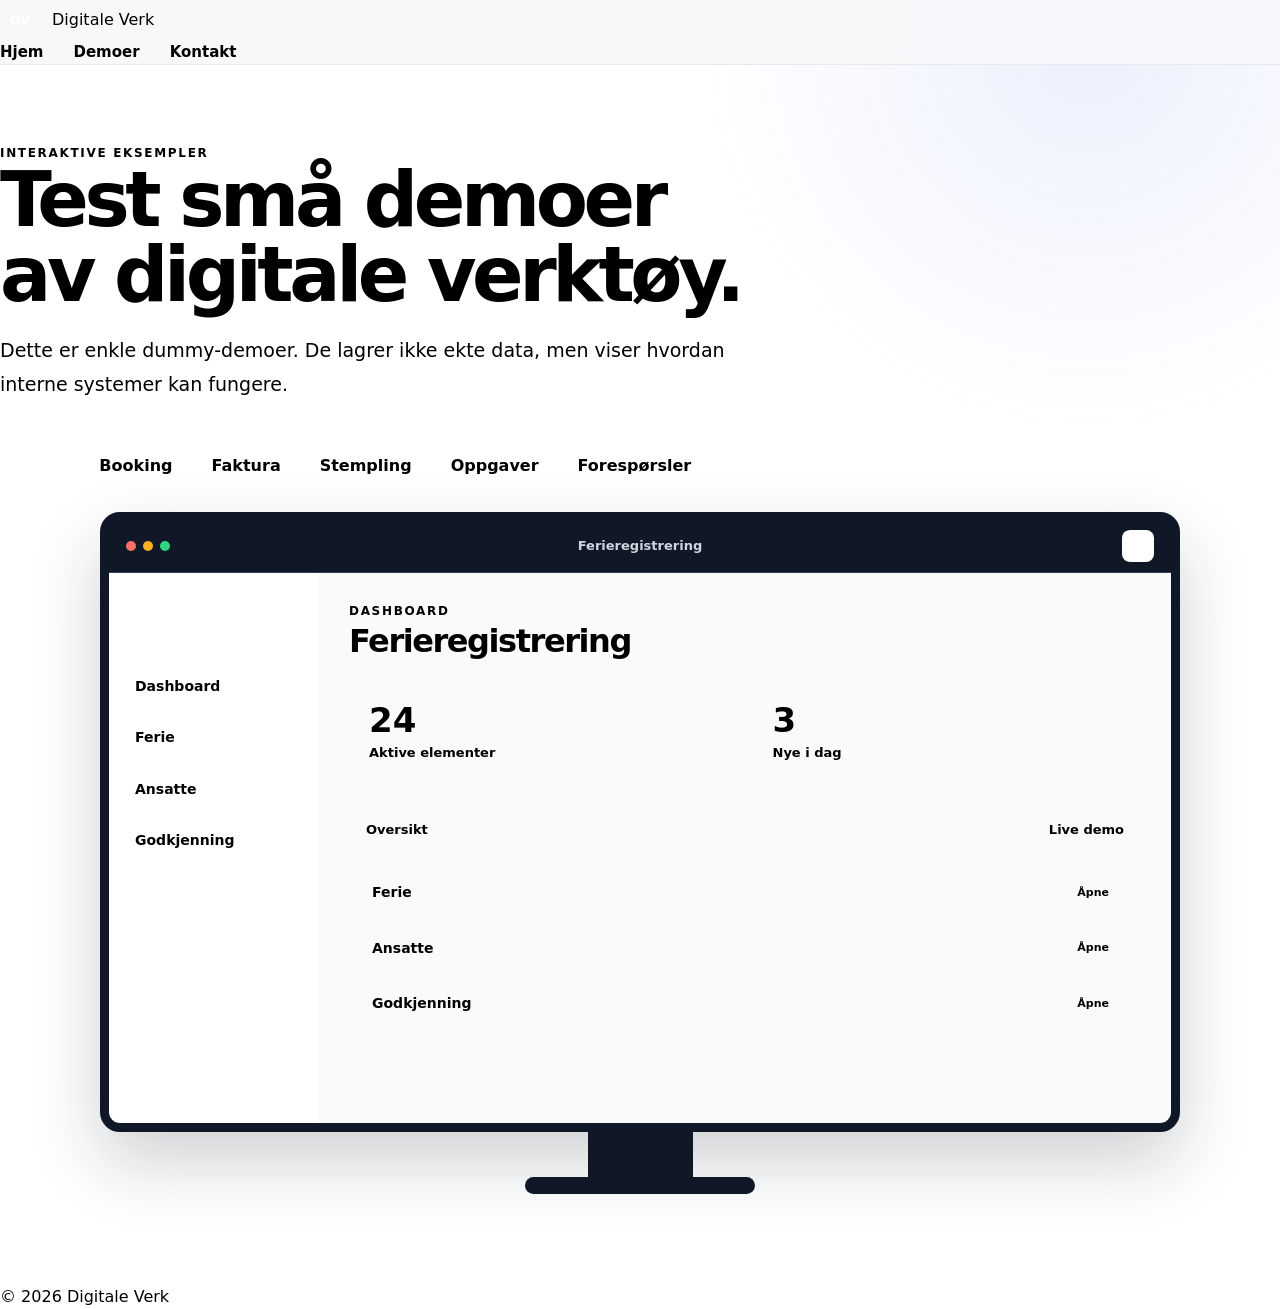
==== commit ad2b1576: "Update demoer.html" ====
--- a/demoer.html
+++ b/demoer.html
@@ -6,7 +6,7 @@
   <title>Demoer | Digitale Verk</title>
   <meta name="description" content="Test enkle demoer av digitale verktøy Digitale Verk kan bygge.">
   <link rel="icon" type="image/png" href="logo.PNG">
-  <link rel="stylesheet" href="main.css?v=500">
+  <link rel="stylesheet" href="main.css?v=601">
 </head>
 <body>
 <header class="site-header">
--- a/main.css
+++ b/main.css
@@ -1,189 +1,525 @@
-:root{
-  --bg:#f4f7fb;
-  --surface:#ffffff;
-  --text:#101828;
-  --muted:#667085;
-  --line:#d9e2ec;
-  --accent:#4f46e5;
-  --accent-2:#06b6d4;
-  --accent-soft:#eef2ff;
-  --shadow:0 24px 70px rgba(16,24,40,.10);
-}
-
-*{box-sizing:border-box;margin:0;padding:0}
-html{scroll-behavior:smooth}
-
-body{
-  font-family:Inter, Arial, sans-serif;
-  color:var(--text);
+```css
+/* =========================================================
+   DIGITALE VERK – MAIN.CSS
+   ========================================================= */
+
+/* ---------- Grunnverdier ---------- */
+
+:root {
+  --background: #f7f8fa;
+  --background-soft: #f1f3f6;
+  --surface: #ffffff;
+  --surface-dark: #101828;
+
+  --text: #101828;
+  --text-soft: #344054;
+  --muted: #667085;
+
+  --border: #e4e7ec;
+  --border-dark: #d0d5dd;
+
+  --primary: #315bea;
+  --primary-hover: #2449c9;
+  --primary-soft: #eef2ff;
+
+  --success: #067647;
+  --success-soft: #ecfdf3;
+
+  --warning: #b54708;
+  --warning-soft: #fffaeb;
+
+  --danger: #b42318;
+  --danger-soft: #fef3f2;
+
+  --radius-small: 8px;
+  --radius-medium: 12px;
+  --radius-large: 18px;
+  --radius-xlarge: 24px;
+
+  --shadow-small:
+    0 1px 2px rgba(16, 24, 40, 0.04);
+
+  --shadow-medium:
+    0 8px 24px rgba(16, 24, 40, 0.08);
+
+  --shadow-large:
+    0 24px 60px rgba(16, 24, 40, 0.12);
+
+  --content-width: 1180px;
+}
+
+/* ---------- Reset ---------- */
+
+* {
+  box-sizing: border-box;
+  margin: 0;
+  padding: 0;
+}
+
+html {
+  scroll-behavior: smooth;
+  scroll-padding-top: 100px;
+}
+
+body {
+  min-height: 100vh;
+  background: var(--background);
+  color: var(--text);
+  font-family:
+    Inter,
+    ui-sans-serif,
+    system-ui,
+    -apple-system,
+    BlinkMacSystemFont,
+    "Segoe UI",
+    sans-serif;
+  line-height: 1.6;
+  -webkit-font-smoothing: antialiased;
+}
+
+body::before {
+  content: "";
+  position: fixed;
+  inset: 0;
+  z-index: -1;
+  pointer-events: none;
   background:
-    radial-gradient(circle at 80% 10%, rgba(79,70,229,.16), transparent 26%),
-    radial-gradient(circle at 10% 30%, rgba(6,182,212,.12), transparent 26%),
-    var(--bg);
-  line-height:1.6;
-}
-
-a{color:inherit;text-decoration:none}
-
-.site-header,
-main,
-.footer{
-  width:min(1120px, calc(100% - 40px));
-  margin:0 auto;
-}
-
-.site-header{
-  height:82px;
-  display:flex;
-  align-items:center;
-  justify-content:space-between;
-}
-
-.brand{
-  display:flex;
-  align-items:center;
-  gap:12px;
-  font-weight:850;
-  font-size:20px;
-  letter-spacing:-.03em;
-}
-
-.brand-mark{
-  width:38px;
-  height:38px;
-  border-radius:12px;
-  display:grid;
-  place-items:center;
-  background:linear-gradient(135deg, var(--accent), var(--accent-2));
-  color:white;
-  font-size:14px;
-  font-weight:900;
-}
-
-.menu{
-  display:flex;
-  gap:26px;
-  color:var(--muted);
-  font-weight:700;
-  font-size:15px;
-}
-
-.menu a:hover{color:var(--accent)}
-
-.hero{
-  min-height:calc(100vh - 82px);
-  display:grid;
-  grid-template-columns:1.05fr .95fr;
-  gap:70px;
-  align-items:center;
-  padding:50px 0 90px;
-}
+    radial-gradient(
+      circle at 85% 5%,
+      rgba(49, 91, 234, 0.09),
+      transparent 28%
+    );
+}
+
+img {
+  display: block;
+  max-width: 100%;
+}
+
+a {
+  color: inherit;
+  text-decoration: none;
+}
+
+button,
+input,
+textarea,
+select {
+  font: inherit;
+}
+
+button,
+a {
+  -webkit-tap-highlight-color: transparent;
+}
+
+button {
+  cursor: pointer;
+}
+
+main {
+  overflow: hidden;
+}
+
+/* =========================================================
+   HEADER
+   ========================================================= */
+
+.site-header {
+  position: sticky;
+  top: 0;
+  z-index: 100;
+  width: 100%;
+  border-bottom: 1px solid rgba(228, 231, 236, 0.85);
+  background: rgba(247, 248, 250, 0.9);
+  backdrop-filter: blur(18px);
+}
+
+.header-inner {
+  width: min(calc(100% - 40px), var(--content-width));
+  height: 78px;
+  margin-inline: auto;
+  display: flex;
+  align-items: center;
+  justify-content: space-between;
+  gap: 30px;
+}
+
+.brand {
+  display: inline-flex;
+  align-items: center;
+  gap: 12px;
+  flex-shrink: 0;
+}
+
+.brand-mark {
+  width: 40px;
+  height: 40px;
+  display: grid;
+  place-items: center;
+  border-radius: 10px;
+  background: var(--surface-dark);
+  color: #ffffff;
+  font-size: 13px;
+  font-weight: 800;
+  letter-spacing: -0.02em;
+}
+
+.brand-name {
+  color: var(--text);
+  font-size: 18px;
+  font-weight: 760;
+  letter-spacing: -0.03em;
+}
+
+.menu {
+  display: flex;
+  align-items: center;
+  gap: 30px;
+}
+
+.menu a {
+  color: var(--muted);
+  font-size: 15px;
+  font-weight: 650;
+  transition:
+    color 160ms ease,
+    background-color 160ms ease;
+}
+
+.menu a:hover {
+  color: var(--text);
+}
+
+.menu-contact {
+  min-height: 40px;
+  padding: 0 15px;
+  border: 1px solid var(--border);
+  border-radius: var(--radius-small);
+  display: inline-flex;
+  align-items: center;
+  background: var(--surface);
+  color: var(--text) !important;
+  box-shadow: var(--shadow-small);
+}
+
+.menu-contact:hover {
+  background: var(--background-soft);
+}
+
+/* =========================================================
+   KNAPPER
+   ========================================================= */
+
+.button {
+  min-height: 48px;
+  padding: 0 19px;
+  border: 1px solid transparent;
+  border-radius: 9px;
+  display: inline-flex;
+  align-items: center;
+  justify-content: center;
+  gap: 8px;
+  font-weight: 700;
+  line-height: 1;
+  transition:
+    background-color 160ms ease,
+    border-color 160ms ease,
+    color 160ms ease,
+    transform 160ms ease,
+    box-shadow 160ms ease;
+}
+
+.button:hover {
+  transform: translateY(-1px);
+}
+
+.button-primary,
+.button:not(.button-secondary):not(.secondary) {
+  border-color: var(--primary);
+  background: var(--primary);
+  color: #ffffff;
+  box-shadow:
+    0 1px 2px rgba(16, 24, 40, 0.08),
+    0 8px 20px rgba(49, 91, 234, 0.18);
+}
+
+.button-primary:hover,
+.button:not(.button-secondary):not(.secondary):hover {
+  border-color: var(--primary-hover);
+  background: var(--primary-hover);
+}
+
+.button-secondary,
+.button.secondary {
+  border-color: var(--border-dark);
+  background: var(--surface);
+  color: var(--text);
+  box-shadow: var(--shadow-small);
+}
+
+.button-secondary:hover,
+.button.secondary:hover {
+  background: var(--background-soft);
+}
+
+/* =========================================================
+   FELLES TYPOGRAFI
+   ========================================================= */
 
 .eyebrow,
-.section-label{
-  color:var(--accent);
-  font-size:12px;
-  font-weight:900;
-  letter-spacing:.16em;
-  text-transform:uppercase;
-  margin-bottom:18px;
-}
-
-h1{
-  max-width:760px;
-  font-size:clamp(46px, 7vw, 78px);
-  line-height:.98;
-  letter-spacing:-.06em;
-  margin-bottom:24px;
-}
-
-.lead{
-  max-width:680px;
-  color:var(--muted);
-  font-size:20px;
-  line-height:1.75;
-}
-
-.hero-actions{
-  display:flex;
-  flex-wrap:wrap;
-  gap:12px;
-  margin-top:32px;
-}
-
-.button,
-button{
-  display:inline-flex;
-  align-items:center;
-  justify-content:center;
-  border:0;
-  border-radius:14px;
-  background:var(--accent);
-  color:white;
-  padding:14px 20px;
-  font:inherit;
-  font-weight:850;
-  cursor:pointer;
-  box-shadow:0 14px 34px rgba(79,70,229,.22);
-  transition:.2s;
-}
-
-.button:hover,
-button:hover{transform:translateY(-2px)}
-
-.button.secondary{
-  background:white;
-  color:var(--text);
-  border:1px solid var(--line);
-  box-shadow:none;
-}
-
-.system-card{
-  background:rgba(255,255,255,.88);
-  border:1px solid rgba(255,255,255,.95);
-  border-radius:32px;
-  padding:28px;
-  box-shadow:var(--shadow);
-  backdrop-filter:blur(18px);
-  min-height:460px;
-}
-
-.system-top{
-  display:flex;
-  gap:8px;
-  margin-bottom:26px;
-}
-
-.system-top span{
-  width:10px;
-  height:10px;
-  border-radius:50%;
-  background:#cbd5e1;
-}
-
-.system-label{
-  color:var(--muted);
-  font-size:13px;
-  font-weight:800;
-  margin-bottom:6px;
-}
-
-.system-card h3{
-  font-size:30px;
-  letter-spacing:-.04em;
-  margin-bottom:8px;
-}
-
-.system-card > p:not(.system-label){
-  color:var(--muted);
-  margin-bottom:22px;
-}
-
-.system-preview{
-  min-height:240px;
-  display:grid;
-  gap:12px;
-}
+.section-label,
+.system-label {
+  color: var(--primary);
+  font-size: 12px;
+  font-weight: 760;
+  letter-spacing: 0.14em;
+  line-height: 1.4;
+  text-transform: uppercase;
+}
+
+.section-label {
+  margin-bottom: 16px;
+}
+
+h1,
+h2,
+h3 {
+  color: var(--text);
+  text-wrap: balance;
+}
+
+h1 {
+  font-size: clamp(46px, 6.7vw, 76px);
+  line-height: 0.99;
+  letter-spacing: -0.058em;
+}
+
+h2 {
+  font-size: clamp(34px, 4.5vw, 54px);
+  line-height: 1.04;
+  letter-spacing: -0.045em;
+}
+
+h3 {
+  font-size: 22px;
+  line-height: 1.2;
+  letter-spacing: -0.025em;
+}
+
+/* =========================================================
+   HERO
+   ========================================================= */
+
+.hero {
+  width: min(calc(100% - 40px), var(--content-width));
+  margin-inline: auto;
+  padding: 92px 0 100px;
+}
+
+.hero-content {
+  display: grid;
+  grid-template-columns: minmax(0, 0.92fr) minmax(480px, 1.08fr);
+  align-items: center;
+  gap: 72px;
+}
+
+.hero-copy {
+  max-width: 680px;
+}
+
+.hero-copy .eyebrow {
+  margin-bottom: 20px;
+}
+
+.hero-copy h1 {
+  margin-bottom: 26px;
+}
+
+.lead {
+  max-width: 650px;
+  color: var(--muted);
+  font-size: 19px;
+  line-height: 1.75;
+}
+
+.hero-actions {
+  display: flex;
+  flex-wrap: wrap;
+  gap: 12px;
+  margin-top: 32px;
+}
+
+.hero-points {
+  display: flex;
+  flex-wrap: wrap;
+  gap: 12px 22px;
+  margin-top: 34px;
+}
+
+.hero-point {
+  display: inline-flex;
+  align-items: center;
+  gap: 9px;
+  color: var(--text-soft);
+  font-size: 14px;
+  font-weight: 620;
+}
+
+.point-icon {
+  width: 22px;
+  height: 22px;
+  border-radius: 50%;
+  display: grid;
+  place-items: center;
+  background: var(--success-soft);
+  color: var(--success);
+  font-size: 12px;
+  font-weight: 900;
+}
+
+/* ---------- Produktvisning i hero ---------- */
+
+.hero-demo {
+  min-width: 0;
+}
+
+.system-card {
+  overflow: hidden;
+  border: 1px solid var(--border);
+  border-radius: 20px;
+  background: var(--surface);
+  box-shadow: var(--shadow-large);
+}
+
+.system-browser {
+  height: 54px;
+  padding: 0 17px;
+  display: grid;
+  grid-template-columns: 1fr auto 1fr;
+  align-items: center;
+  border-bottom: 1px solid #1d2939;
+  background: var(--surface-dark);
+  color: #ffffff;
+}
+
+.system-top {
+  display: flex;
+  align-items: center;
+  gap: 7px;
+}
+
+.system-top span {
+  width: 10px;
+  height: 10px;
+  border-radius: 50%;
+  background: #667085;
+}
+
+.system-top span:nth-child(1) {
+  background: #f97066;
+}
+
+.system-top span:nth-child(2) {
+  background: #fdb022;
+}
+
+.system-top span:nth-child(3) {
+  background: #32d583;
+}
+
+.system-browser-title {
+  color: #d0d5dd;
+  font-size: 13px;
+  font-weight: 650;
+}
+
+.system-user {
+  justify-self: end;
+  width: 30px;
+  height: 30px;
+  border-radius: 8px;
+  display: grid;
+  place-items: center;
+  background: #ffffff;
+  color: var(--text);
+  font-size: 11px;
+  font-weight: 800;
+}
+
+.system-content {
+  min-height: 450px;
+  display: grid;
+  grid-template-columns: 145px minmax(0, 1fr);
+  background: #f8fafc;
+}
+
+.system-sidebar {
+  padding: 20px 13px;
+  display: flex;
+  flex-direction: column;
+  gap: 7px;
+  border-right: 1px solid var(--border);
+  background: #ffffff;
+}
+
+.system-sidebar-logo {
+  width: 42px;
+  height: 42px;
+  margin-bottom: 13px;
+  border-radius: 10px;
+  display: grid;
+  place-items: center;
+  background: var(--surface-dark);
+  color: #ffffff;
+  font-size: 12px;
+  font-weight: 800;
+}
+
+.system-nav {
+  padding: 9px 11px;
+  border-radius: 7px;
+  color: var(--muted);
+  font-size: 12px;
+  font-weight: 650;
+}
+
+.system-nav.active {
+  background: var(--primary-soft);
+  color: var(--primary);
+}
+
+.system-main {
+  min-width: 0;
+  padding: 27px;
+}
+
+.system-main .system-label {
+  margin-bottom: 7px;
+}
+
+.system-main h2,
+.system-card h3 {
+  margin-bottom: 7px;
+  font-size: 28px;
+  letter-spacing: -0.04em;
+}
+
+.system-main > p:not(.system-label),
+.system-card > p:not(.system-label) {
+  margin-bottom: 22px;
+  color: var(--muted);
+  font-size: 14px;
+}
+
+.system-preview {
+  min-height: 245px;
+  display: grid;
+  align-content: start;
+  gap: 11px;
+}
+
+/* ---------- Elementer produsert av main.js ---------- */
 
 .status-row,
 .invoice-line,
@@ -193,910 +529,1794 @@
 .portal-header,
 .portal-grid div,
 .stamp-card,
-.request-card{
-  background:#f8fafc;
-  border:1px solid var(--line);
-  border-radius:16px;
-  padding:15px 16px;
+.request-card {
+  padding: 14px 15px;
+  border: 1px solid var(--border);
+  border-radius: 10px;
+  background: var(--surface);
 }
 
 .status-row,
 .invoice-line,
 .invoice-summary,
-.stamp-card{
-  display:flex;
-  justify-content:space-between;
-  align-items:center;
+.stamp-card {
+  display: flex;
+  align-items: center;
+  justify-content: space-between;
+  gap: 15px;
 }
 
 .status-row span,
 .invoice-line span,
 .invoice-summary span,
-.stamp-card span{
-  color:var(--muted);
-  font-weight:750;
+.stamp-card span {
+  color: var(--muted);
+  font-size: 13px;
+  font-weight: 650;
 }
 
 .status-row strong,
 .invoice-line strong,
-.invoice-summary strong{
-  font-size:20px;
+.invoice-summary strong {
+  font-size: 18px;
 }
 
 .calendar-mini,
 .vacation-ui,
-.requests-ui{
-  display:grid;
-  gap:12px;
-}
-
-.calendar-mini{
-  background:#f8fafc;
-  border:1px solid var(--line);
-  border-radius:18px;
-  padding:14px;
+.requests-ui,
+.invoice-ui {
+  display: grid;
+  gap: 11px;
+}
+
+.calendar-mini {
+  padding: 13px;
+  border: 1px solid var(--border);
+  border-radius: 12px;
+  background: var(--surface);
 }
 
 .calendar-head,
 .vacation-head,
-.request-toolbar{
-  display:flex;
-  justify-content:space-between;
-  align-items:center;
+.request-toolbar {
+  display: flex;
+  align-items: center;
+  justify-content: space-between;
+  gap: 15px;
 }
 
 .vacation-head,
-.request-toolbar{
-  padding:14px 15px;
-  border-radius:16px;
-  background:linear-gradient(135deg,var(--accent),var(--accent-2));
-  color:white;
+.request-toolbar {
+  padding: 13px 14px;
+  border-radius: 10px;
+  background: var(--surface-dark);
+  color: #ffffff;
 }
 
 .calendar-head span,
 .vacation-head span,
-.request-toolbar span{
-  color:var(--muted);
-  font-size:13px;
-  font-weight:800;
+.request-toolbar span {
+  color: var(--muted);
+  font-size: 12px;
+  font-weight: 700;
 }
 
 .vacation-head span,
-.request-toolbar span{
-  color:white;
-  opacity:.9;
+.request-toolbar span {
+  color: #d0d5dd;
 }
 
 .calendar-days,
 .calendar-slots,
 .vacation-week,
-.vacation-calendar{
-  display:grid;
-  grid-template-columns:repeat(5,1fr);
-  gap:8px;
+.vacation-calendar {
+  display: grid;
+  grid-template-columns: repeat(5, 1fr);
+  gap: 7px;
 }
 
 .calendar-days span,
-.vacation-week span{
-  color:var(--muted);
-  font-size:12px;
-  font-weight:900;
+.vacation-week span {
+  color: var(--muted);
+  font-size: 10px;
+  font-weight: 750;
 }
 
 .calendar-slots div,
-.vacation-calendar div{
-  min-height:52px;
-  border-radius:12px;
-  background:white;
-  border:1px solid var(--line);
-}
-
-.calendar-slots .booking{
-  background:var(--accent-soft);
-  color:var(--accent);
-  font-size:11px;
-  font-weight:900;
-  padding:8px;
-}
-
-.vacation-calendar .vacation{
-  padding:8px;
-  font-size:11px;
-  font-weight:900;
-  line-height:1.25;
-}
-
-.vacation.approved{
-  background:#ecfdf3;
-  color:#047857;
-}
-
-.vacation.pending{
-  background:#fff7ed;
-  color:#c2410c;
-}
-
-.vacation-summary{
-  display:flex;
-  gap:10px;
-  flex-wrap:wrap;
-}
-
-.vacation-summary span{
-  padding:8px 10px;
-  border-radius:999px;
-  background:#f8fafc;
-  border:1px solid var(--line);
-  color:var(--muted);
-  font-size:13px;
-  font-weight:800;
-}
-
-.invoice-ui{
-  display:grid;
-  gap:12px;
-}
-
-.invoice-ui button{
-  width:max-content;
-  margin:0;
-  padding:10px 14px;
-  border-radius:12px;
-  font-size:13px;
-}
-
-.invoice-line strong{
-  color:var(--accent);
-}
-
-.invoice-summary{
-  background:#eef2ff;
-}
-
-.invoice-summary strong{
-  color:var(--accent);
+.vacation-calendar div {
+  min-height: 48px;
+  border: 1px solid var(--border);
+  border-radius: 8px;
+  background: #ffffff;
+}
+
+.calendar-slots .booking {
+  padding: 7px;
+  background: var(--primary-soft);
+  color: var(--primary);
+  font-size: 10px;
+  font-weight: 750;
+}
+
+.vacation-calendar .vacation {
+  padding: 7px;
+  font-size: 10px;
+  font-weight: 750;
+  line-height: 1.3;
+}
+
+.vacation.approved {
+  background: var(--success-soft);
+  color: var(--success);
+}
+
+.vacation.pending {
+  background: var(--warning-soft);
+  color: var(--warning);
+}
+
+.vacation-summary {
+  display: flex;
+  flex-wrap: wrap;
+  gap: 8px;
+}
+
+.vacation-summary span {
+  padding: 7px 9px;
+  border: 1px solid var(--border);
+  border-radius: 999px;
+  background: var(--surface);
+  color: var(--muted);
+  font-size: 11px;
+  font-weight: 700;
+}
+
+.invoice-ui button {
+  width: max-content;
+  padding: 9px 12px;
+  border: 0;
+  border-radius: 8px;
+  background: var(--primary);
+  color: #ffffff;
+  font-size: 12px;
+  font-weight: 700;
+}
+
+.invoice-line strong,
+.invoice-summary strong {
+  color: var(--primary);
+}
+
+.invoice-summary {
+  background: var(--primary-soft);
 }
 
 .ticket,
-.request-card{
-  display:flex;
-  justify-content:space-between;
-  gap:12px;
-  align-items:center;
-}
-
-.ticket span{
-  color:var(--accent);
-  font-weight:800;
-}
-
-.task{
-  display:flex;
-  align-items:center;
-  gap:10px;
-  font-weight:800;
-}
-
-.task input{
-  width:auto;
-}
-
-.portal-header{
-  display:flex;
-  justify-content:space-between;
-  gap:14px;
-  background:linear-gradient(135deg,var(--accent),var(--accent-2));
-  color:white;
-}
-
-.portal-header div{
-  display:grid;
+.request-card {
+  display: flex;
+  align-items: center;
+  justify-content: space-between;
+  gap: 12px;
+}
+
+.ticket span {
+  color: var(--primary);
+  font-size: 12px;
+  font-weight: 700;
+}
+
+.task {
+  display: flex;
+  align-items: center;
+  gap: 10px;
+  font-size: 13px;
+  font-weight: 700;
+}
+
+.task input {
+  width: auto;
+}
+
+.portal-header {
+  display: flex;
+  justify-content: space-between;
+  gap: 14px;
+  background: var(--surface-dark);
+  color: #ffffff;
+}
+
+.portal-header div {
+  display: grid;
 }
 
 .portal-header span,
-.portal-header small{
-  opacity:.85;
-  font-size:13px;
-}
-
-.portal-grid{
-  display:grid;
-  grid-template-columns:1fr 1fr;
-  gap:12px;
-}
-
-.portal-grid div{
-  font-weight:850;
-  color:var(--accent);
-}
-
-.portal-grid strong{
-  display:block;
-  color:var(--text);
-  font-size:22px;
-  margin-top:6px;
-}
-
-.stamp-time{
-  font-size:34px;
-  font-weight:900;
-  letter-spacing:-.05em;
-}
-
-.request-card p{
-  color:var(--muted);
-  font-size:13px;
-  margin-top:2px;
-}
-
-.request-card > span{
-  padding:6px 10px;
-  border-radius:999px;
-  font-size:12px;
-  font-weight:900;
-}
-
-.request-card.new > span{
-  background:#eef2ff;
-  color:var(--accent);
-}
-
-.request-card.progress > span{
-  background:#fff7ed;
-  color:#c2410c;
-}
-
-.request-card.done > span{
-  background:#ecfdf3;
-  color:#047857;
-}
-
-.system-dots{
-  display:flex;
-  gap:8px;
-  margin-top:20px;
-}
-
-.system-dots button{
-  width:9px;
-  height:9px;
-  min-width:9px;
-  padding:0;
-  margin:0;
-  border-radius:999px;
-  background:#cbd5e1;
-  box-shadow:none;
-}
-
-.system-dots button.active{
-  width:28px;
-  background:linear-gradient(90deg,var(--accent),var(--accent-2));
-}
-
-.tools,
-.process,
-.contact{
-  padding:76px 0;
-  border-top:1px solid var(--line);
-}
-
-.tool-grid{
-  display:grid;
-  grid-template-columns:repeat(4,1fr);
-  gap:16px;
-}
-
-.tool-card{
-  background:var(--surface);
-  border:1px solid var(--line);
-  border-radius:24px;
-  padding:26px;
-  min-height:260px;
-  box-shadow:0 16px 50px rgba(16,24,40,.05);
-}
-
-.tool-card span{
-  width:42px;
-  height:42px;
-  display:grid;
-  place-items:center;
-  border-radius:14px;
-  background:var(--accent-soft);
-  color:var(--accent);
-  font-size:13px;
-  font-weight:900;
-  margin-bottom:22px;
-}
-
-.tool-card h2{
-  font-size:22px;
-  line-height:1.2;
-  letter-spacing:-.03em;
-  margin-bottom:12px;
-}
-
-.tool-card p{
-  color:var(--muted);
-  font-size:16px;
-}
-
-.process,
-.contact{
-  display:grid;
-  grid-template-columns:.8fr 1.2fr;
-  gap:70px;
-}
-
-.process h2,
-.contact h2{
-  font-size:clamp(34px,5vw,52px);
-  line-height:1.05;
-  letter-spacing:-.05em;
-}
-
-.process > p{
-  color:var(--muted);
-  font-size:19px;
-  line-height:1.75;
-  max-width:660px;
-}
-
-.contact{
-  gap:60px;
-  align-items:start;
-}
-
-.contact-text p:not(.section-label){
-  color:var(--muted);
-  font-size:18px;
-  margin-top:16px;
-}
-
-.contact-form{
-  background:var(--surface);
-  border:1px solid var(--line);
-  border-radius:28px;
-  padding:26px;
-  box-shadow:var(--shadow);
-  display:grid;
-  gap:14px;
+.portal-header small {
+  color: #d0d5dd;
+  font-size: 11px;
+}
+
+.portal-grid {
+  display: grid;
+  grid-template-columns: 1fr 1fr;
+  gap: 11px;
+}
+
+.portal-grid div {
+  color: var(--primary);
+  font-size: 12px;
+  font-weight: 750;
+}
+
+.portal-grid strong {
+  display: block;
+  margin-top: 5px;
+  color: var(--text);
+  font-size: 20px;
+}
+
+.stamp-time {
+  font-size: 30px;
+  font-weight: 800;
+  letter-spacing: -0.05em;
+}
+
+.request-card p {
+  margin-top: 2px;
+  color: var(--muted);
+  font-size: 11px;
+}
+
+.request-card > span {
+  padding: 5px 8px;
+  border-radius: 999px;
+  font-size: 10px;
+  font-weight: 750;
+}
+
+.request-card.new > span {
+  background: var(--primary-soft);
+  color: var(--primary);
+}
+
+.request-card.progress > span {
+  background: var(--warning-soft);
+  color: var(--warning);
+}
+
+.request-card.done > span {
+  background: var(--success-soft);
+  color: var(--success);
+}
+
+.system-dots {
+  display: flex;
+  gap: 7px;
+  margin-top: 18px;
+}
+
+.system-dots button {
+  width: 9px;
+  min-width: 9px;
+  height: 9px;
+  padding: 0;
+  border: 0;
+  border-radius: 999px;
+  background: #d0d5dd;
+  box-shadow: none;
+}
+
+.system-dots button:hover {
+  transform: none;
+}
+
+.system-dots button.active {
+  width: 27px;
+  background: var(--primary);
+}
+
+/* =========================================================
+   TILLITSSTRIPE
+   ========================================================= */
+
+.trust-strip {
+  border-top: 1px solid var(--border);
+  border-bottom: 1px solid var(--border);
+  background: var(--surface);
+}
+
+.trust-inner {
+  width: min(calc(100% - 40px), var(--content-width));
+  min-height: 92px;
+  margin-inline: auto;
+  display: flex;
+  align-items: center;
+  justify-content: space-between;
+  gap: 35px;
+}
+
+.trust-inner > p {
+  color: var(--muted);
+  font-size: 14px;
+  font-weight: 650;
+}
+
+.trust-items {
+  display: flex;
+  flex-wrap: wrap;
+  justify-content: flex-end;
+  gap: 11px;
+}
+
+.trust-items span {
+  padding: 7px 11px;
+  border: 1px solid var(--border);
+  border-radius: 999px;
+  background: var(--background);
+  color: var(--text-soft);
+  font-size: 13px;
+  font-weight: 650;
+}
+
+/* =========================================================
+   TJENESTER
+   ========================================================= */
+
+.services-section {
+  width: min(calc(100% - 40px), var(--content-width));
+  margin-inline: auto;
+  padding: 120px 0;
+}
+
+.section-heading {
+  margin-bottom: 52px;
+  display: grid;
+  grid-template-columns: minmax(0, 1fr) 390px;
+  align-items: end;
+  gap: 60px;
+}
+
+.section-heading h2 {
+  max-width: 750px;
+}
+
+.section-intro {
+  color: var(--muted);
+  font-size: 17px;
+  line-height: 1.75;
+}
+
+.service-grid {
+  display: grid;
+  grid-template-columns: repeat(2, 1fr);
+  gap: 18px;
+}
+
+.service-card {
+  position: relative;
+  min-height: 390px;
+  padding: 30px;
+  overflow: hidden;
+  border: 1px solid var(--border);
+  border-radius: var(--radius-large);
+  background: var(--surface);
+  box-shadow: var(--shadow-small);
+  transition:
+    border-color 180ms ease,
+    transform 180ms ease,
+    box-shadow 180ms ease;
+}
+
+.service-card:hover {
+  border-color: #c6ceda;
+  transform: translateY(-3px);
+  box-shadow: var(--shadow-medium);
+}
+
+.service-number {
+  position: absolute;
+  top: 25px;
+  right: 27px;
+  color: #98a2b3;
+  font-size: 13px;
+  font-weight: 700;
+}
+
+.service-icon {
+  width: 48px;
+  height: 48px;
+  margin-bottom: 25px;
+  border-radius: 11px;
+  display: grid;
+  place-items: center;
+  background: var(--surface-dark);
+  color: #ffffff;
+  font-size: 12px;
+  font-weight: 800;
+}
+
+.service-card h3 {
+  margin-bottom: 13px;
+  font-size: 25px;
+}
+
+.service-card > p {
+  max-width: 500px;
+  margin-bottom: 22px;
+  color: var(--muted);
+}
+
+.service-card ul {
+  margin-bottom: 30px;
+  display: grid;
+  gap: 8px;
+  list-style: none;
+}
+
+.service-card li {
+  position: relative;
+  padding-left: 20px;
+  color: var(--text-soft);
+  font-size: 14px;
+  font-weight: 600;
+}
+
+.service-card li::before {
+  content: "";
+  position: absolute;
+  top: 9px;
+  left: 0;
+  width: 6px;
+  height: 6px;
+  border-radius: 50%;
+  background: var(--primary);
+}
+
+.service-link {
+  display: inline-flex;
+  align-items: center;
+  gap: 8px;
+  color: var(--primary);
+  font-size: 14px;
+  font-weight: 700;
+}
+
+.service-link span {
+  transition: transform 160ms ease;
+}
+
+.service-link:hover span {
+  transform: translateX(3px);
+}
+
+/* =========================================================
+   DEMO-HØYDEPUNKT
+   ========================================================= */
+
+.demo-highlight {
+  width: min(calc(100% - 40px), var(--content-width));
+  margin-inline: auto;
+  padding: 105px 70px;
+  border-radius: 24px;
+  display: grid;
+  grid-template-columns: 0.72fr 1.28fr;
+  align-items: center;
+  gap: 70px;
+  background: var(--surface-dark);
+  color: #ffffff;
+}
+
+.demo-highlight-copy h2 {
+  max-width: 500px;
+  margin-bottom: 22px;
+  color: #ffffff;
+}
+
+.demo-highlight-copy > p:not(.section-label) {
+  max-width: 500px;
+  margin-bottom: 30px;
+  color: #d0d5dd;
+  font-size: 17px;
+}
+
+.demo-highlight .section-label {
+  color: #84adff;
+}
+
+.demo-highlight-panel {
+  overflow: hidden;
+  border: 1px solid #344054;
+  border-radius: 16px;
+  background: #f8fafc;
+  box-shadow:
+    0 32px 70px rgba(0, 0, 0, 0.3);
+}
+
+.demo-panel-header {
+  height: 46px;
+  padding: 0 14px;
+  display: grid;
+  grid-template-columns: 1fr auto 1fr;
+  align-items: center;
+  border-bottom: 1px solid #344054;
+  background: #1d2939;
+}
+
+.demo-panel-header > div {
+  display: flex;
+  gap: 6px;
+}
+
+.demo-panel-header span {
+  width: 8px;
+  height: 8px;
+  border-radius: 50%;
+  background: #667085;
+}
+
+.demo-panel-header span:nth-child(1) {
+  background: #f97066;
+}
+
+.demo-panel-header span:nth-child(2) {
+  background: #fdb022;
+}
+
+.demo-panel-header span:nth-child(3) {
+  background: #32d583;
+}
+
+.demo-panel-header p {
+  color: #d0d5dd;
+  font-size: 11px;
+  font-weight: 650;
+}
+
+.demo-panel-body {
+  min-height: 370px;
+  display: grid;
+  grid-template-columns: 130px 1fr;
+}
+
+.mini-sidebar {
+  padding: 15px 10px;
+  display: flex;
+  flex-direction: column;
+  gap: 6px;
+  border-right: 1px solid var(--border);
+  background: #ffffff;
+}
+
+.mini-logo {
+  width: 38px;
+  height: 38px;
+  margin-bottom: 12px;
+  border-radius: 9px;
+  display: grid;
+  place-items: center;
+  background: var(--surface-dark);
+  color: #ffffff;
+  font-size: 11px;
+  font-weight: 800;
+}
+
+.mini-sidebar span {
+  padding: 8px 9px;
+  border-radius: 6px;
+  color: var(--muted);
+  font-size: 10px;
+  font-weight: 650;
+}
+
+.mini-sidebar span.active {
+  background: var(--primary-soft);
+  color: var(--primary);
+}
+
+.mini-content {
+  min-width: 0;
+  padding: 22px;
+}
+
+.mini-heading {
+  margin-bottom: 18px;
+  display: flex;
+  align-items: center;
+  justify-content: space-between;
+  gap: 15px;
+}
+
+.mini-heading small {
+  color: var(--primary);
+  font-size: 9px;
+  font-weight: 750;
+  letter-spacing: 0.12em;
+  text-transform: uppercase;
+}
+
+.mini-heading h3 {
+  margin-top: 3px;
+  font-size: 20px;
+}
+
+.mini-heading button {
+  padding: 9px 11px;
+  border: 0;
+  border-radius: 7px;
+  background: var(--primary);
+  color: #ffffff;
+  font-size: 10px;
+  font-weight: 700;
+}
+
+.mini-stats {
+  margin-bottom: 16px;
+  display: grid;
+  grid-template-columns: 1fr 1fr;
+  gap: 11px;
+}
+
+.mini-stats div {
+  padding: 14px;
+  border: 1px solid var(--border);
+  border-radius: 10px;
+  background: #ffffff;
+}
+
+.mini-stats strong {
+  display: block;
+  color: var(--text);
+  font-size: 24px;
+  line-height: 1;
+}
+
+.mini-stats span {
+  color: var(--muted);
+  font-size: 10px;
+  font-weight: 650;
+}
+
+.mini-list {
+  padding: 9px;
+  border: 1px solid var(--border);
+  border-radius: 10px;
+  background: #ffffff;
+}
+
+.mini-list div {
+  padding: 11px;
+  display: flex;
+  align-items: center;
+  justify-content: space-between;
+  gap: 15px;
+  border-bottom: 1px solid var(--border);
+  color: var(--text-soft);
+  font-size: 11px;
+  font-weight: 650;
+}
+
+.mini-list div:last-child {
+  border-bottom: 0;
+}
+
+.mini-list b {
+  padding: 4px 7px;
+  border-radius: 999px;
+  background: var(--success-soft);
+  color: var(--success);
+  font-size: 8px;
+}
+
+/* =========================================================
+   PROSESS
+   ========================================================= */
+
+.process-section {
+  width: min(calc(100% - 40px), var(--content-width));
+  margin-inline: auto;
+  padding: 125px 0;
+}
+
+.process-heading {
+  max-width: 760px;
+  margin-bottom: 55px;
+}
+
+.process-grid {
+  display: grid;
+  grid-template-columns: repeat(4, 1fr);
+  border-top: 1px solid var(--border);
+}
+
+.process-card {
+  min-height: 245px;
+  padding: 28px 25px;
+  border-right: 1px solid var(--border);
+}
+
+.process-card:first-child {
+  padding-left: 0;
+}
+
+.process-card:last-child {
+  padding-right: 0;
+  border-right: 0;
+}
+
+.process-card > span {
+  display: block;
+  margin-bottom: 42px;
+  color: var(--primary);
+  font-size: 13px;
+  font-weight: 750;
+}
+
+.process-card h3 {
+  margin-bottom: 12px;
+}
+
+.process-card p {
+  color: var(--muted);
+  font-size: 15px;
+}
+
+/* =========================================================
+   OM OSS
+   ========================================================= */
+
+.about-section {
+  width: min(calc(100% - 40px), var(--content-width));
+  margin-inline: auto;
+  padding-bottom: 120px;
+}
+
+.about-box {
+  padding: 65px;
+  border: 1px solid var(--border);
+  border-radius: var(--radius-xlarge);
+  display: grid;
+  grid-template-columns: 1fr 0.8fr;
+  align-items: center;
+  gap: 80px;
+  background: var(--surface);
+  box-shadow: var(--shadow-small);
+}
+
+.about-box h2 {
+  max-width: 680px;
+}
+
+.about-content {
+  display: grid;
+  gap: 20px;
+}
+
+.about-content p {
+  color: var(--muted);
+  font-size: 17px;
+  line-height: 1.75;
+}
+
+/* =========================================================
+   KONTAKT
+   ========================================================= */
+
+.contact-section {
+  border-top: 1px solid var(--border);
+  background: var(--surface);
+}
+
+.contact-layout {
+  width: min(calc(100% - 40px), var(--content-width));
+  margin-inline: auto;
+  padding: 115px 0;
+  display: grid;
+  grid-template-columns: 0.8fr 1.2fr;
+  align-items: start;
+  gap: 85px;
+}
+
+.contact-copy {
+  position: sticky;
+  top: 120px;
+}
+
+.contact-copy h2 {
+  max-width: 550px;
+  margin-bottom: 22px;
+}
+
+.contact-copy > p:not(.section-label) {
+  max-width: 530px;
+  color: var(--muted);
+  font-size: 17px;
+  line-height: 1.75;
+}
+
+.contact-details {
+  margin-top: 40px;
+  display: grid;
+  gap: 20px;
+}
+
+.contact-details div {
+  display: grid;
+  gap: 3px;
+}
+
+.contact-details span {
+  color: var(--muted);
+  font-size: 12px;
+  font-weight: 700;
+  letter-spacing: 0.08em;
+  text-transform: uppercase;
+}
+
+.contact-details a,
+.contact-details p {
+  color: var(--text);
+  font-size: 16px;
+  font-weight: 650;
+}
+
+.contact-details a:hover {
+  color: var(--primary);
+}
+
+.contact-form {
+  padding: 32px;
+  border: 1px solid var(--border);
+  border-radius: var(--radius-large);
+  display: grid;
+  gap: 18px;
+  background: var(--background);
+}
+
+.form-group {
+  display: grid;
+  gap: 7px;
+}
+
+.form-group label {
+  color: var(--text-soft);
+  font-size: 13px;
+  font-weight: 700;
 }
 
 input,
-textarea{
-  width:100%;
-  border:1px solid var(--line);
-  border-radius:14px;
-  background:#f9fafb;
-  color:var(--text);
-  padding:15px 16px;
-  font:inherit;
-  outline:none;
-}
-
-textarea{
-  min-height:130px;
-  resize:vertical;
+textarea,
+select {
+  width: 100%;
+  border: 1px solid var(--border-dark);
+  border-radius: var(--radius-small);
+  outline: none;
+  background: #ffffff;
+  color: var(--text);
+  transition:
+    border-color 160ms ease,
+    box-shadow 160ms ease;
+}
+
+input,
+select {
+  min-height: 48px;
+  padding: 0 14px;
+}
+
+textarea {
+  min-height: 150px;
+  padding: 13px 14px;
+  resize: vertical;
+}
+
+input::placeholder,
+textarea::placeholder {
+  color: #98a2b3;
 }
 
 input:focus,
-textarea:focus{
-  border-color:var(--accent);
-  box-shadow:0 0 0 4px rgba(79,70,229,.10);
-}
-
-.footer{
-  padding:30px 0;
-  color:var(--muted);
-  text-align:center;
-  border-top:1px solid var(--line);
-}
-
-/* Demoer-side */
-.demo-hero{
-  padding:70px 0 42px;
-}
-
-.demo-tabs{
-  display:flex;
-  flex-wrap:wrap;
-  gap:10px;
-  margin-bottom:24px;
-}
-
-.demo-tabs button{
-  margin:0;
-  background:white;
-  color:var(--text);
-  border:1px solid var(--line);
-  box-shadow:none;
-}
-
-.demo-tabs button.active{
-  background:var(--accent);
-  color:white;
-}
-
-.demo-shell{
-  background:white;
-  border:1px solid var(--line);
-  border-radius:30px;
-  padding:28px;
-  box-shadow:var(--shadow);
-  margin-bottom:70px;
-}
-
-.demo-layout{
-  display:grid;
-  grid-template-columns:.8fr 1.2fr;
-  gap:30px;
-}
-
-.demo-panel{
-  background:#f9fafb;
-  border:1px solid var(--line);
-  border-radius:22px;
-  padding:22px;
-}
-
-.demo-panel h2{
-  font-size:30px;
-  letter-spacing:-.04em;
-  margin-bottom:10px;
-}
-
-.demo-panel p{
-  color:var(--muted);
-  margin-bottom:20px;
-}
-
-.demo-form{
-  display:grid;
-  gap:12px;
-}
-
-.demo-list{
-  display:grid;
-  gap:12px;
-}
-
-.demo-item{
-  display:flex;
-  justify-content:space-between;
-  gap:14px;
-  align-items:center;
-  background:white;
-  border:1px solid var(--line);
-  border-radius:16px;
-  padding:15px 16px;
-}
-
-.demo-item span{
-  color:var(--muted);
-}
-
-.demo-badge{
-  display:inline-flex;
-  align-items:center;
-  justify-content:center;
-  border-radius:999px;
-  padding:6px 10px;
-  background:var(--accent-soft);
-  color:var(--accent);
-  font-size:13px;
-  font-weight:850;
-}
-
-.demo-calendar{
-  display:grid;
-  grid-template-columns:repeat(5,1fr);
-  gap:10px;
-}
-
-.demo-day{
-  background:#f8fafc;
-  border:1px solid var(--line);
-  border-radius:16px;
-  padding:14px;
-  min-height:140px;
-}
-
-.demo-day strong{
-  display:block;
-  margin-bottom:10px;
-}
-
-.demo-event{
-  background:var(--accent-soft);
-  color:var(--accent);
-  border-radius:10px;
-  padding:8px;
-  font-size:13px;
-  font-weight:800;
-  margin-bottom:8px;
-}
-
-.demo-actions{
-  display:flex;
-  flex-wrap:wrap;
-  gap:10px;
-  margin-top:14px;
-}
-
-.demo-actions button{
-  margin:0;
-}
-
-/* Takk-side */
-.thanks-page{
-  min-height:100vh;
-  display:grid;
-  place-items:center;
-  padding:28px;
-}
-
-.thanks-card{
-  width:min(640px,100%);
-  padding:36px;
-  border:1px solid var(--line);
-  border-radius:28px;
-  background:white;
-  box-shadow:var(--shadow);
-}
-
-.thanks-card h1{
-  font-size:clamp(34px,5vw,52px);
-  line-height:1.05;
-  letter-spacing:-.05em;
-  margin:18px 0;
-}
-
-.thanks-card p:not(.eyebrow){
-  color:var(--muted);
-  font-size:18px;
-  margin-bottom:24px;
-}
-
-@media(max-width:900px){
+textarea:focus,
+select:focus {
+  border-color: var(--primary);
+  box-shadow: 0 0 0 4px rgba(49, 91, 234, 0.1);
+}
+
+.form-button {
+  width: 100%;
+  margin-top: 3px;
+}
+
+/* =========================================================
+   FOOTER
+   ========================================================= */
+
+.footer {
+  border-top: 1px solid var(--border);
+  background: var(--surface);
+}
+
+.footer-inner {
+  width: min(calc(100% - 40px), var(--content-width));
+  min-height: 150px;
+  margin-inline: auto;
+  display: grid;
+  grid-template-columns: auto 1fr auto auto;
+  align-items: center;
+  gap: 35px;
+}
+
+.footer-brand .brand-mark {
+  width: 36px;
+  height: 36px;
+}
+
+.footer-inner > p {
+  color: var(--muted);
+  font-size: 14px;
+}
+
+.footer-links {
+  display: flex;
+  gap: 20px;
+}
+
+.footer-links a {
+  color: var(--muted);
+  font-size: 14px;
+  font-weight: 650;
+}
+
+.footer-links a:hover {
+  color: var(--text);
+}
+
+.copyright {
+  white-space: nowrap;
+}
+
+/* =========================================================
+   DEMOER-SIDE
+   ========================================================= */
+
+.demo-hero,
+.demo-tabs,
+.demo-shell {
+  width: min(calc(100% - 40px), var(--content-width));
+  margin-inline: auto;
+}
+
+.demo-hero {
+  padding: 80px 0 44px;
+}
+
+.demo-hero h1 {
+  max-width: 900px;
+  margin-bottom: 22px;
+}
+
+.demo-hero .lead {
+  max-width: 760px;
+}
+
+.demo-tabs {
+  display: flex;
+  flex-wrap: wrap;
+  gap: 9px;
+  margin-bottom: 25px;
+}
+
+.demo-tabs button {
+  min-height: 42px;
+  padding: 0 15px;
+  border: 1px solid var(--border);
+  border-radius: var(--radius-small);
+  background: var(--surface);
+  color: var(--text-soft);
+  font-weight: 650;
+  box-shadow: none;
+  transition:
+    border-color 160ms ease,
+    background-color 160ms ease,
+    color 160ms ease;
+}
+
+.demo-tabs button:hover {
+  transform: none;
+  border-color: var(--border-dark);
+  background: var(--background-soft);
+}
+
+.demo-tabs button.active {
+  border-color: var(--surface-dark);
+  background: var(--surface-dark);
+  color: #ffffff;
+}
+
+.demo-shell {
+  margin-bottom: 90px;
+}
+
+/* ---------- PC-ramme ---------- */
+
+.pc-demo {
+  display: flex;
+  flex-direction: column;
+  align-items: center;
+}
+
+.pc-screen {
+  width: 100%;
+  max-width: 1080px;
+  min-height: 610px;
+  overflow: hidden;
+  border: 9px solid #101828;
+  border-radius: 20px;
+  background: #101828;
+  box-shadow:
+    0 30px 70px rgba(16, 24, 40, 0.2);
+}
+
+.pc-topbar {
+  height: 52px;
+  padding: 0 17px;
+  display: grid;
+  grid-template-columns: 1fr auto 1fr;
+  align-items: center;
+  border-bottom: 1px solid #344054;
+  background: #101828;
+  color: #ffffff;
+}
+
+.pc-dots {
+  display: flex;
+  gap: 7px;
+}
+
+.pc-dots span {
+  width: 10px;
+  height: 10px;
+  border-radius: 50%;
+  background: #667085;
+}
+
+.pc-dots span:nth-child(1) {
+  background: #f97066;
+}
+
+.pc-dots span:nth-child(2) {
+  background: #fdb022;
+}
+
+.pc-dots span:nth-child(3) {
+  background: #32d583;
+}
+
+.pc-title {
+  color: #d0d5dd;
+  font-size: 13px;
+  font-weight: 650;
+}
+
+.pc-user {
+  justify-self: end;
+  width: 32px;
+  height: 32px;
+  border-radius: 8px;
+  display: grid;
+  place-items: center;
+  background: #ffffff;
+  color: var(--text);
+  font-size: 11px;
+  font-weight: 800;
+}
+
+.pc-body {
+  min-height: 550px;
+  display: grid;
+  grid-template-columns: 210px minmax(0, 1fr);
+  background: #f8fafc;
+}
+
+.pc-sidebar {
+  padding: 22px 14px;
+  display: flex;
+  flex-direction: column;
+  gap: 7px;
+  border-right: 1px solid var(--border);
+  background: #ffffff;
+}
+
+.pc-logo {
+  width: 46px;
+  height: 46px;
+  margin-bottom: 16px;
+  border-radius: 10px;
+  display: grid;
+  place-items: center;
+  background: var(--surface-dark);
+  color: #ffffff;
+  font-size: 12px;
+  font-weight: 800;
+}
+
+.pc-sidebar button {
+  width: 100%;
+  padding: 11px 12px;
+  border: 0;
+  border-radius: 8px;
+  background: transparent;
+  color: var(--muted);
+  text-align: left;
+  font-size: 14px;
+  font-weight: 650;
+  box-shadow: none;
+}
+
+.pc-sidebar button:hover {
+  transform: none;
+  background: var(--background-soft);
+  color: var(--text);
+}
+
+.pc-sidebar button.active {
+  background: var(--primary-soft);
+  color: var(--primary);
+}
+
+.pc-app {
+  min-width: 0;
+  padding: 30px;
+}
+
+.pc-app-header {
+  margin-bottom: 24px;
+  display: flex;
+  align-items: center;
+  justify-content: space-between;
+  gap: 20px;
+}
+
+.pc-app-header h2 {
+  margin-top: 5px;
+  font-size: 32px;
+}
+
+.pc-app-header button,
+.demo-actions button,
+.demo-form button,
+.pc-form button {
+  min-height: 44px;
+  padding: 0 16px;
+  border: 1px solid var(--primary);
+  border-radius: 8px;
+  background: var(--primary);
+  color: #ffffff;
+  font-weight: 700;
+  box-shadow:
+    0 6px 15px rgba(49, 91, 234, 0.17);
+}
+
+.pc-app-header button:hover,
+.demo-actions button:hover,
+.demo-form button:hover,
+.pc-form button:hover {
+  background: var(--primary-hover);
+  transform: translateY(-1px);
+}
+
+.pc-stats {
+  margin-bottom: 20px;
+  display: grid;
+  grid-template-columns: repeat(2, minmax(0, 1fr));
+  gap: 15px;
+}
+
+.pc-stats div {
+  padding: 20px;
+  border: 1px solid var(--border);
+  border-radius: 12px;
+  background: var(--surface);
+  box-shadow: var(--shadow-small);
+}
+
+.pc-stats strong {
+  display: block;
+  color: var(--text);
+  font-size: 34px;
+  line-height: 1.1;
+}
+
+.pc-stats span {
+  color: var(--muted);
+  font-size: 13px;
+  font-weight: 650;
+}
+
+.pc-window {
+  overflow: hidden;
+  border: 1px solid var(--border);
+  border-radius: 12px;
+  background: var(--surface);
+  box-shadow: var(--shadow-small);
+}
+
+.pc-window-head {
+  padding: 15px 17px;
+  display: flex;
+  justify-content: space-between;
+  gap: 20px;
+  border-bottom: 1px solid var(--border);
+  background: #f9fafb;
+  font-size: 13px;
+  font-weight: 700;
+}
+
+.pc-window-head b {
+  color: var(--primary);
+}
+
+.pc-list {
+  padding: 9px;
+}
+
+.pc-row,
+.demo-item {
+  padding: 14px;
+  display: flex;
+  align-items: center;
+  justify-content: space-between;
+  gap: 15px;
+  border-bottom: 1px solid var(--border);
+  color: var(--text-soft);
+  font-size: 14px;
+  font-weight: 650;
+}
+
+.pc-row:last-child,
+.demo-item:last-child {
+  border-bottom: 0;
+}
+
+.pc-row b,
+.demo-badge {
+  padding: 5px 9px;
+  border-radius: 999px;
+  background: var(--primary-soft);
+  color: var(--primary);
+  font-size: 11px;
+  font-weight: 750;
+}
+
+.pc-row.new {
+  animation: popIn 240ms ease;
+  background: #f5f7ff;
+}
+
+.pc-form,
+.demo-form {
+  display: grid;
+  gap: 12px;
+}
+
+.pc-form {
+  margin-bottom: 20px;
+}
+
+.pc-form.big {
+  margin-bottom: 0;
+}
+
+.demo-actions {
+  display: flex;
+  flex-wrap: wrap;
+  gap: 10px;
+}
+
+.demo-calendar {
+  display: grid;
+  grid-template-columns: repeat(5, 1fr);
+  gap: 9px;
+}
+
+.demo-day {
+  min-height: 135px;
+  padding: 13px;
+  border: 1px solid var(--border);
+  border-radius: 10px;
+  background: #f9fafb;
+}
+
+.demo-day strong {
+  display: block;
+  margin-bottom: 9px;
+  font-size: 13px;
+}
+
+.demo-event {
+  margin-bottom: 7px;
+  padding: 7px;
+  border-radius: 7px;
+  background: var(--primary-soft);
+  color: var(--primary);
+  font-size: 11px;
+  font-weight: 700;
+}
+
+.pc-stand {
+  width: 105px;
+  height: 45px;
+  background: #101828;
+}
+
+.pc-foot {
+  width: 230px;
+  height: 17px;
+  border-radius: 999px;
+  background: #101828;
+}
+
+@keyframes popIn {
+  from {
+    opacity: 0;
+    transform: translateY(-7px);
+  }
+
+  to {
+    opacity: 1;
+    transform: translateY(0);
+  }
+}
+
+/* =========================================================
+   TAKK-SIDE
+   ========================================================= */
+
+.thanks-page {
+  min-height: 100vh;
+  padding: 28px;
+  display: grid;
+  place-items: center;
+}
+
+.thanks-card {
+  width: min(620px, 100%);
+  padding: 42px;
+  border: 1px solid var(--border);
+  border-radius: var(--radius-large);
+  background: var(--surface);
+  box-shadow: var(--shadow-medium);
+}
+
+.thanks-card h1 {
+  margin: 16px 0 20px;
+  font-size: clamp(38px, 6vw, 58px);
+}
+
+.thanks-card p:not(.eyebrow) {
+  margin-bottom: 25px;
+  color: var(--muted);
+  font-size: 17px;
+}
+
+/* =========================================================
+   RESPONSIVT
+   ========================================================= */
+
+@media (max-width: 1050px) {
+  .hero-content {
+    grid-template-columns: 1fr;
+    gap: 55px;
+  }
+
+  .hero-copy {
+    max-width: 780px;
+  }
+
+  .hero-demo {
+    max-width: 820px;
+  }
+
+  .section-heading {
+    grid-template-columns: 1fr;
+    gap: 22px;
+  }
+
+  .section-intro {
+    max-width: 700px;
+  }
+
+  .demo-highlight {
+    padding: 75px 45px;
+    grid-template-columns: 1fr;
+    gap: 50px;
+  }
+
+  .demo-highlight-copy {
+    max-width: 700px;
+  }
+
+  .process-grid {
+    grid-template-columns: repeat(2, 1fr);
+  }
+
+  .process-card {
+    border-bottom: 1px solid var(--border);
+  }
+
+  .process-card:nth-child(2) {
+    border-right: 0;
+  }
+
+  .process-card:nth-child(3),
+  .process-card:nth-child(4) {
+    border-bottom: 0;
+  }
+
+  .process-card:nth-child(3) {
+    padding-left: 0;
+  }
+
+  .about-box,
+  .contact-layout {
+    grid-template-columns: 1fr;
+    gap: 45px;
+  }
+
+  .contact-copy {
+    position: static;
+  }
+
+  .footer-inner {
+    padding: 35px 0;
+    grid-template-columns: 1fr 1fr;
+  }
+}
+
+@media (max-width: 780px) {
+  html {
+    scroll-padding-top: 80px;
+  }
+
+  .header-inner {
+    height: auto;
+    padding: 15px 0;
+    align-items: flex-start;
+  }
+
+  .menu {
+    gap: 15px;
+  }
+
+  .menu a:nth-child(2) {
+    display: none;
+  }
+
+  .hero {
+    padding: 70px 0 80px;
+  }
+
+  .hero-content {
+    gap: 42px;
+  }
+
+  h1 {
+    font-size: clamp(43px, 12vw, 64px);
+  }
+
+  .lead {
+    font-size: 17px;
+  }
+
+  .system-content {
+    grid-template-columns: 110px minmax(0, 1fr);
+  }
+
+  .system-sidebar {
+    padding: 15px 8px;
+  }
+
+  .system-nav {
+    padding: 8px;
+    font-size: 10px;
+  }
+
+  .system-main {
+    padding: 20px;
+  }
+
+  .trust-inner {
+    padding: 25px 0;
+    flex-direction: column;
+    align-items: flex-start;
+  }
+
+  .trust-items {
+    justify-content: flex-start;
+  }
+
+  .services-section,
+  .process-section {
+    padding: 90px 0;
+  }
+
+  .service-grid {
+    grid-template-columns: 1fr;
+  }
+
+  .service-card {
+    min-height: auto;
+  }
+
+  .about-section {
+    padding-bottom: 90px;
+  }
+
+  .about-box {
+    padding: 40px 28px;
+  }
+
+  .contact-layout {
+    padding: 90px 0;
+  }
+
+  .pc-screen {
+    border-width: 6px;
+    border-radius: 15px;
+  }
+
+  .pc-body {
+    grid-template-columns: 1fr;
+  }
+
+  .pc-sidebar {
+    padding: 11px;
+    flex-direction: row;
+    overflow-x: auto;
+    border-right: 0;
+    border-bottom: 1px solid var(--border);
+  }
+
+  .pc-logo {
+    display: none;
+  }
+
+  .pc-sidebar button {
+    width: auto;
+    flex-shrink: 0;
+    white-space: nowrap;
+  }
+
+  .pc-app {
+    padding: 20px;
+  }
+
+  .pc-stand,
+  .pc-foot {
+    display: none;
+  }
+}
+
+@media (max-width: 600px) {
+  .header-inner,
   .hero,
-  .tool-grid,
-  .process,
-  .contact,
-  .demo-layout,
-  .demo-calendar{
-    grid-template-columns:1fr;
-  }
-
-  .hero{
-    min-height:auto;
-    gap:40px;
-  }
-}
-
-@media(max-width:600px){
-  .site-header,
-  main,
-  .footer{
-    width:min(100% - 30px,1120px);
-  }
-
-  .site-header{
-    height:auto;
-    padding:20px 0;
-    align-items:flex-start;
-    gap:18px;
-  }
-
-  .menu{
-    gap:14px;
-    font-size:14px;
-  }
-
-  h1{
-    font-size:42px;
-  }
-
-  .lead{
-    font-size:17px;
-  }
-
-  .hero{
-    padding:42px 0 64px;
-  }
-
-  .system-card{
-    min-height:auto;
-  }
-
-  .portal-grid,
+  .trust-inner,
+  .services-section,
+  .demo-highlight,
+  .process-section,
+  .about-section,
+  .contact-layout,
+  .footer-inner,
+  .demo-hero,
+  .demo-tabs,
+  .demo-shell {
+    width: min(calc(100% - 28px), var(--content-width));
+  }
+
+  .brand-name {
+    font-size: 16px;
+  }
+
+  .brand-mark {
+    width: 37px;
+    height: 37px;
+  }
+
+  .menu {
+    gap: 10px;
+  }
+
+  .menu a {
+    font-size: 13px;
+  }
+
+  .menu a:first-child {
+    display: none;
+  }
+
+  .menu-contact {
+    min-height: 37px;
+    padding: 0 11px;
+  }
+
+  .hero {
+    padding: 55px 0 68px;
+  }
+
+  .hero-actions {
+    display: grid;
+  }
+
+  .hero-actions .button {
+    width: 100%;
+  }
+
+  .hero-points {
+    display: grid;
+  }
+
+  .system-browser {
+    grid-template-columns: 1fr auto;
+  }
+
+  .system-browser-title {
+    display: none;
+  }
+
+  .system-content {
+    display: block;
+  }
+
+  .system-sidebar {
+    padding: 10px;
+    flex-direction: row;
+    overflow-x: auto;
+    border-right: 0;
+    border-bottom: 1px solid var(--border);
+  }
+
+  .system-sidebar-logo {
+    display: none;
+  }
+
+  .system-nav {
+    flex-shrink: 0;
+    white-space: nowrap;
+  }
+
   .calendar-days,
   .calendar-slots,
   .vacation-week,
-  .vacation-calendar{
-    grid-template-columns:1fr 1fr;
-  }
-
-  .tool-card{
-    min-height:auto;
-  }
-}
-
-
-
-
-
-
-.demo-shell {
-  max-width: 1150px;
-  margin: 40px auto;
-  padding: 0 20px;
-}
-
-.pc-demo {
-  display: flex;
-  flex-direction: column;
-  align-items: center;
-}
-
-.pc-screen {
-  width: 100%;
-  max-width: 1050px;
-  min-height: 610px;
-  background: #0f172a;
-  border: 12px solid #111827;
-  border-radius: 28px;
-  box-shadow: 0 35px 90px rgba(0,0,0,.28);
-  overflow: hidden;
-}
-
-.pc-topbar {
-  height: 54px;
-  background: #020617;
-  display: flex;
-  align-items: center;
-  justify-content: space-between;
-  padding: 0 18px;
-  color: white;
-}
-
-.pc-dots {
-  display: flex;
-  gap: 8px;
-}
-
-.pc-dots span {
-  width: 12px;
-  height: 12px;
-  border-radius: 50%;
-  background: #64748b;
-}
-
-.pc-dots span:nth-child(1) { background: #fb7185; }
-.pc-dots span:nth-child(2) { background: #facc15; }
-.pc-dots span:nth-child(3) { background: #4ade80; }
-
-.pc-title {
-  font-weight: 700;
-  letter-spacing: .02em;
-}
-
-.pc-user {
-  background: linear-gradient(135deg, #2563eb, #7c3aed);
-  padding: 8px 10px;
-  border-radius: 12px;
-  font-weight: 800;
-}
-
-.pc-body {
-  display: grid;
-  grid-template-columns: 230px 1fr;
-  min-height: 556px;
-  background: #f8fafc;
-}
-
-.pc-sidebar {
-  background: #111827;
-  padding: 24px 16px;
-  display: flex;
-  flex-direction: column;
-  gap: 10px;
-}
-
-.pc-logo {
-  width: 52px;
-  height: 52px;
-  border-radius: 16px;
-  background: white;
-  color: #111827;
-  display: grid;
-  place-items: center;
-  font-weight: 900;
-  margin-bottom: 18px;
-}
-
-.pc-sidebar button {
-  border: 0;
-  text-align: left;
-  padding: 13px 14px;
-  border-radius: 14px;
-  background: transparent;
-  color: #cbd5e1;
-  font-weight: 700;
-  cursor: pointer;
-}
-
-.pc-sidebar button:hover,
-.pc-sidebar button.active {
-  background: rgba(255,255,255,.1);
-  color: white;
-}
-
-.pc-app {
-  padding: 30px;
-}
-
-.pc-app-header {
-  display: flex;
-  align-items: center;
-  justify-content: space-between;
-  gap: 18px;
-  margin-bottom: 24px;
-}
-
-.pc-app-header h2 {
-  margin: 4px 0 0;
-  font-size: 32px;
-}
-
-.pc-app-header button {
-  border: 0;
-  padding: 13px 18px;
-  border-radius: 14px;
-  background: #2563eb;
-  color: white;
-  font-weight: 800;
-  cursor: pointer;
-  box-shadow: 0 12px 28px rgba(37,99,235,.25);
-}
-
-.pc-app-header button:hover {
-  transform: translateY(-2px);
-}
-
-.pc-stats {
-  display: grid;
-  grid-template-columns: repeat(2, minmax(0, 1fr));
-  gap: 18px;
-  margin-bottom: 22px;
-}
-
-.pc-stats div {
-  background: white;
-  border: 1px solid #e5e7eb;
-  border-radius: 22px;
-  padding: 22px;
-  box-shadow: 0 12px 30px rgba(15,23,42,.07);
-}
-
-.pc-stats strong {
-  display: block;
-  font-size: 38px;
-  color: #0f172a;
-}
-
-.pc-stats span {
-  color: #64748b;
-  font-weight: 700;
-}
-
-.pc-window {
-  background: white;
-  border: 1px solid #e5e7eb;
-  border-radius: 24px;
-  overflow: hidden;
-  box-shadow: 0 18px 45px rgba(15,23,42,.08);
-}
-
-.pc-window-head {
-  display: flex;
-  justify-content: space-between;
-  padding: 18px 20px;
-  background: #f1f5f9;
-  font-weight: 800;
-}
-
-.pc-window-head b {
-  color: #2563eb;
-}
-
-.pc-list {
-  padding: 12px;
-}
-
-.pc-row {
-  display: flex;
-  justify-content: space-between;
-  align-items: center;
-  gap: 12px;
-  padding: 16px;
-  border-radius: 16px;
-  margin-bottom: 10px;
-  background: #f8fafc;
-  font-weight: 700;
-}
-
-.pc-row b {
-  background: #dbeafe;
-  color: #1d4ed8;
-  padding: 6px 10px;
-  border-radius: 999px;
-  font-size: 13px;
-}
-
-.pc-row.new {
-  animation: popIn .25s ease;
-  background: #eff6ff;
-}
-
-.pc-stand {
-  width: 120px;
-  height: 55px;
-  background: #111827;
-}
-
-.pc-foot {
-  width: 260px;
-  height: 24px;
-  background: #111827;
-  border-radius: 999px;
-}
-
-@keyframes popIn {
-  from {
-    opacity: 0;
-    transform: translateY(-8px) scale(.98);
-  }
-  to {
-    opacity: 1;
-    transform: translateY(0) scale(1);
-  }
-}
-
-@media (max-width: 800px) {
-  .pc-screen {
-    border-width: 7px;
-    border-radius: 22px;
-    min-height: auto;
-  }
-
-  .pc-body {
+  .vacation-calendar {
+    grid-template-columns: repeat(2, 1fr);
+  }
+
+  .portal-grid {
     grid-template-columns: 1fr;
   }
 
-  .pc-sidebar {
+  .service-card {
+    padding: 24px;
+  }
+
+  .demo-highlight {
+    padding: 50px 20px;
+    border-radius: 18px;
+  }
+
+  .demo-panel-body {
+    display: block;
+  }
+
+  .mini-sidebar {
     flex-direction: row;
     overflow-x: auto;
-    padding: 14px;
-  }
-
-  .pc-logo {
+    border-right: 0;
+    border-bottom: 1px solid var(--border);
+  }
+
+  .mini-logo {
     display: none;
   }
 
-  .pc-app {
-    padding: 20px;
+  .mini-sidebar span {
+    flex-shrink: 0;
+    white-space: nowrap;
+  }
+
+  .mini-content {
+    padding: 16px;
+  }
+
+  .mini-heading {
+    align-items: flex-start;
+    flex-direction: column;
+  }
+
+  .process-grid {
+    grid-template-columns: 1fr;
+  }
+
+  .process-card,
+  .process-card:first-child,
+  .process-card:nth-child(3),
+  .process-card:last-child {
+    min-height: auto;
+    padding: 25px 0;
+    border-right: 0;
+    border-bottom: 1px solid var(--border);
+  }
+
+  .process-card:last-child {
+    border-bottom: 0;
+  }
+
+  .process-card > span {
+    margin-bottom: 20px;
+  }
+
+  .about-box {
+    padding: 32px 22px;
+  }
+
+  .contact-form {
+    padding: 22px;
+  }
+
+  .footer-inner {
+    grid-template-columns: 1fr;
+    gap: 18px;
+  }
+
+  .footer-links {
+    flex-wrap: wrap;
+  }
+
+  .demo-hero {
+    padding: 55px 0 35px;
+  }
+
+  .demo-tabs {
+    flex-wrap: nowrap;
+    overflow-x: auto;
+    padding-bottom: 5px;
+  }
+
+  .demo-tabs button {
+    flex-shrink: 0;
+  }
+
+  .pc-topbar {
+    grid-template-columns: 1fr auto;
+  }
+
+  .pc-title {
+    display: none;
   }
 
   .pc-app-header {
+    align-items: flex-start;
     flex-direction: column;
-    align-items: flex-start;
-  }
-
-  .pc-stats {
-    grid-template-columns: 1fr;
   }
 
   .pc-app-header h2 {
     font-size: 26px;
   }
-}
+
+  .pc-stats,
+  .mini-stats {
+    grid-template-columns: 1fr;
+  }
+
+  .pc-row,
+  .demo-item {
+    align-items: flex-start;
+  }
+
+  .demo-calendar {
+    grid-template-columns: 1fr;
+  }
+
+  .thanks-card {
+    padding: 30px 22px;
+  }
+}
+```
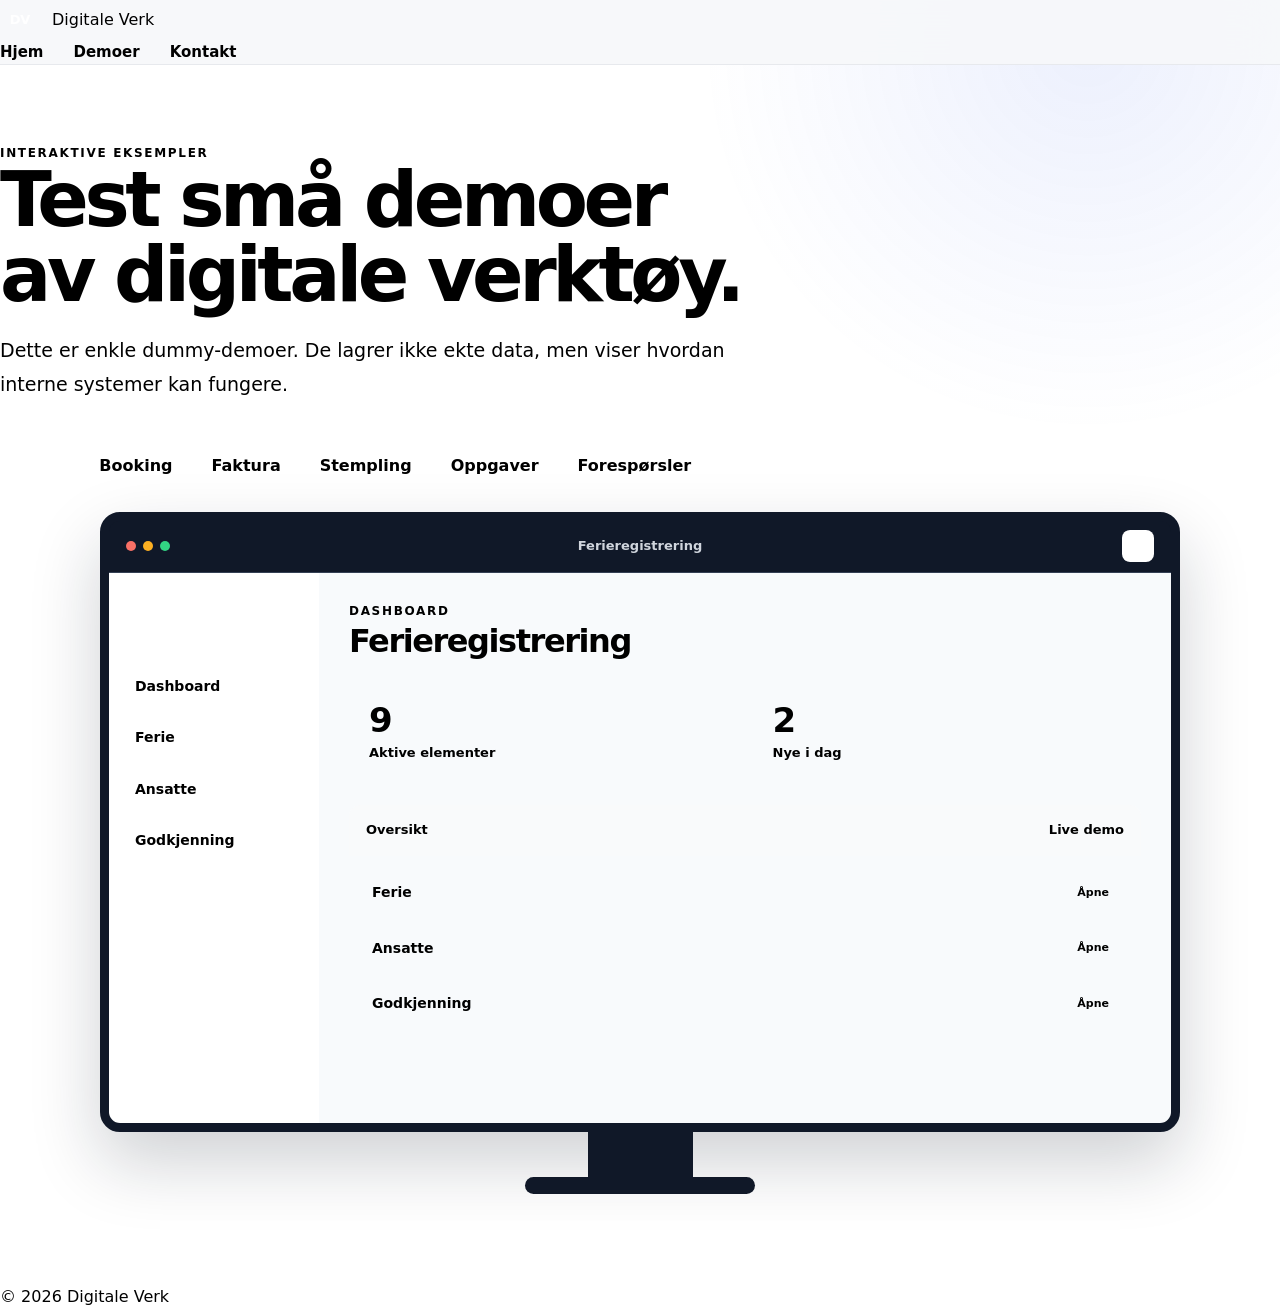
==== commit 9bd182a2: "Update demoer.html" ====
--- a/demoer.html
+++ b/demoer.html
@@ -6,7 +6,7 @@
   <title>Demoer | Digitale Verk</title>
   <meta name="description" content="Test enkle demoer av digitale verktøy Digitale Verk kan bygge.">
   <link rel="icon" type="image/png" href="logo.PNG">
-  <link rel="stylesheet" href="main.css?v=601">
+  <link rel="stylesheet" href="main.css?v=700">
 </head>
 <body>
 <header class="site-header">
